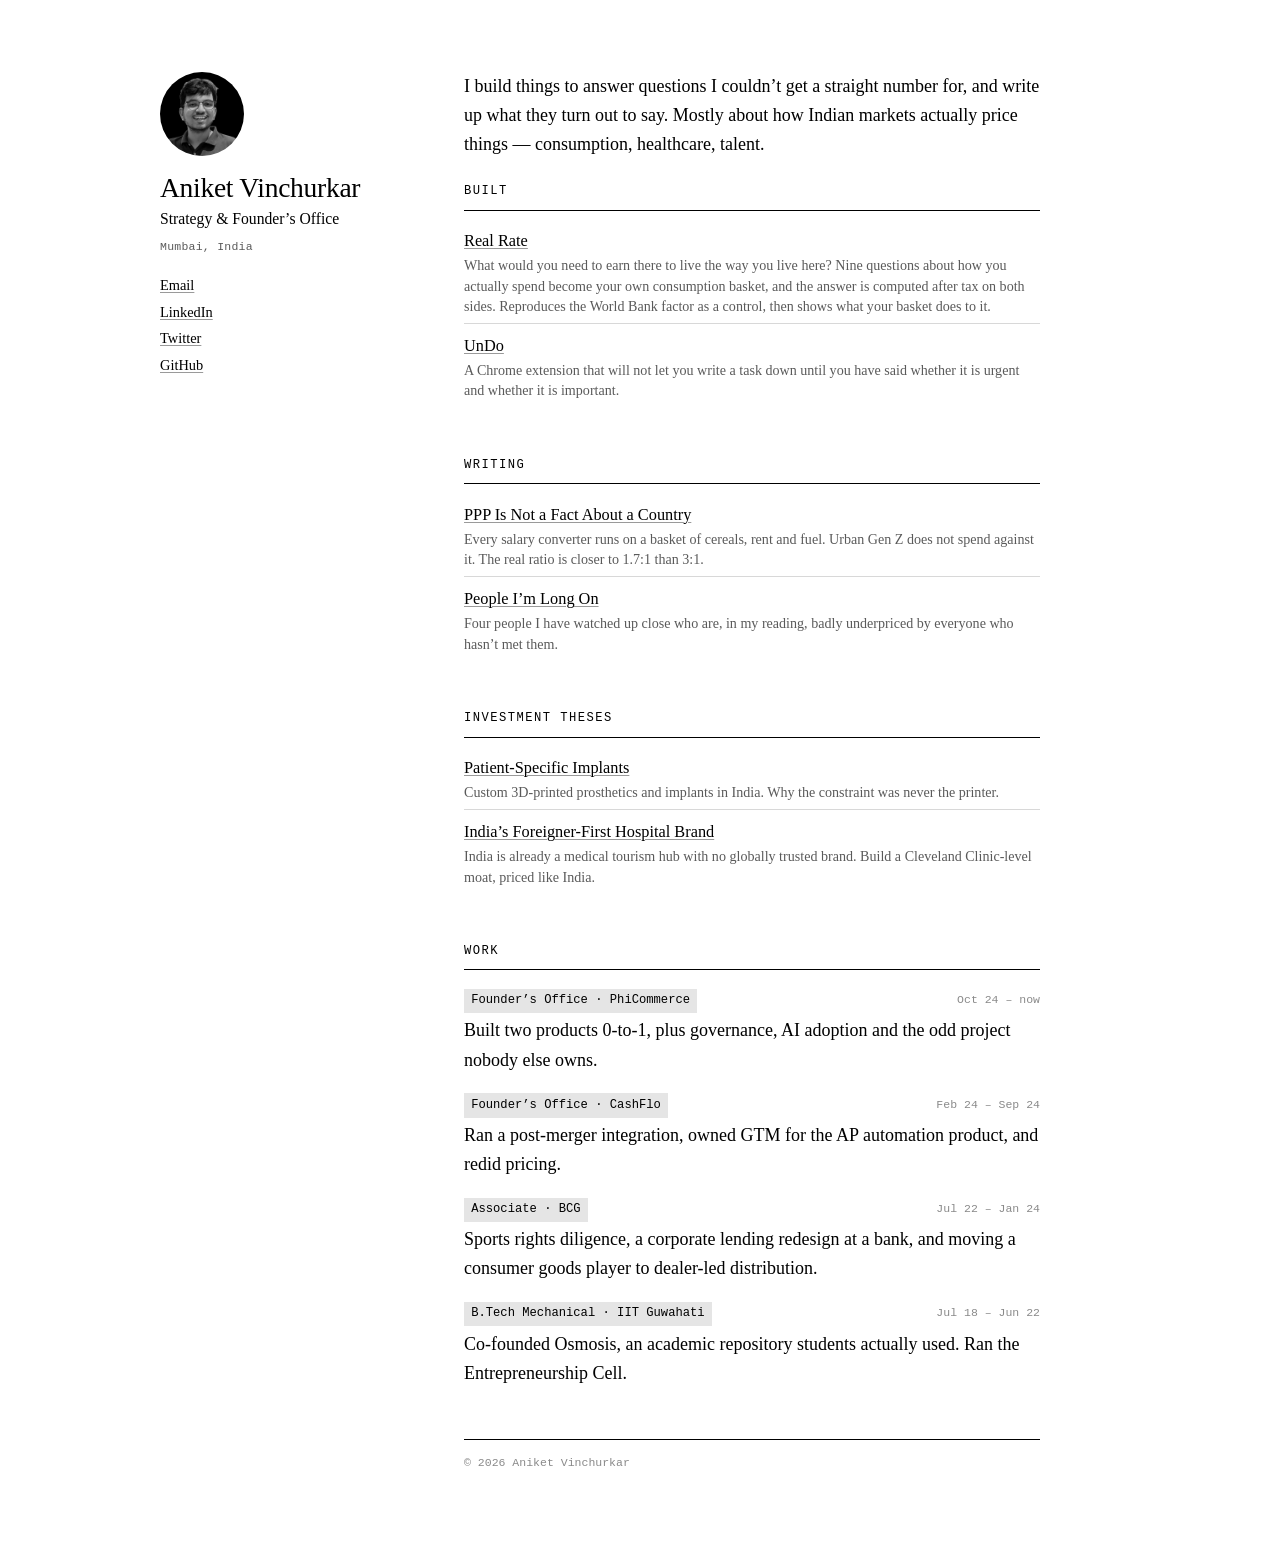
==== index.html @ bd8b36bb "Lead with what was built; add "People I'm Long On"; two-column home Ordering and tone - Home now rea" ====
<!DOCTYPE html>
<html lang="en">
<head>
<meta charset="utf-8">
<meta name="viewport" content="width=device-width, initial-scale=1">
<title>Aniket Vinchurkar</title>
<meta name="description" content="Aniket Vinchurkar — things I've built, essays on how Indian markets price things, and investment theses.">
<link rel="icon" href="favicon.svg" type="image/svg+xml">
<link rel="stylesheet" href="style.css">
<link rel="canonical" href="https://aniketvinchurkar.com/">
</head>
<body>
<div class="wrap home">

  <header class="masthead">
    <img class="portrait" src="portrait.jpg" alt="Aniket Vinchurkar">
    <h1>Aniket Vinchurkar</h1>
    <p class="subtitle">Strategy &amp; Founder&rsquo;s Office</p>
    <p class="meta">Mumbai, India</p>
    <ul class="rail-links">
      <li><a href="mailto:aniketvinchurkar17@gmail.com">Email</a></li>
      <li><a href="https://www.linkedin.com/in/ahvinchurkar">LinkedIn</a></li>
      <li><a href="https://twitter.com/AniVinchurkar">Twitter</a></li>
      <li><a href="https://github.com/aniketvinchurkar17">GitHub</a></li>
    </ul>
  </header>

  <main class="home-main">

    <p class="lede">
      I build things to answer questions I couldn&rsquo;t get a straight number for, and
      write up what they turn out to say. Mostly about how Indian markets actually price
      things &mdash; consumption, healthcare, talent.
    </p>

    <h2>Built</h2>
    <ul class="list">
      <li>
        <span class="t">
          <a href="https://anik-eta.vercel.app">Real Rate</a>
          <span class="note">What would you need to earn there to live the way you live here?
          Nine questions about how you actually spend become your own consumption basket, and
          the answer is computed after tax on both sides. Reproduces the World Bank factor as
          a control, then shows what your basket does to it.</span>
        </span>
      </li>
      <li>
        <span class="t">
          <a href="building/undo.html">UnDo</a>
          <span class="note">A Chrome extension that will not let you write a task down until
          you have said whether it is urgent and whether it is important.</span>
        </span>
      </li>
    </ul>

    <h2>Writing</h2>
    <ul class="list">
      <li>
        <span class="t">
          <a href="essays/gen-z-ppp.html">PPP Is Not a Fact About a Country</a>
          <span class="note">Every salary converter runs on a basket of cereals, rent and fuel.
          Urban Gen Z does not spend against it. The real ratio is closer to 1.7:1 than 3:1.</span>
        </span>
      </li>
      <li>
        <span class="t">
          <a href="essays/people.html">People I&rsquo;m Long On</a>
          <span class="note">Four people I have watched up close who are, in my reading,
          badly underpriced by everyone who hasn&rsquo;t met them.</span>
        </span>
      </li>
    </ul>

    <h2>Investment theses</h2>
    <ul class="list">
      <li>
        <span class="t">
          <a href="theses/patient-specific-implants.html">Patient-Specific Implants</a>
          <span class="note">Custom 3D-printed prosthetics and implants in India. Why the
          constraint was never the printer.</span>
        </span>
      </li>
      <li>
        <span class="t">
          <a href="theses/medical-tourism.html">India&rsquo;s Foreigner-First Hospital Brand</a>
          <span class="note">India is already a medical tourism hub with no globally trusted
          brand. Build a Cleveland Clinic-level moat, priced like India.</span>
        </span>
      </li>
    </ul>

    <h2>Work</h2>

    <div class="role">
      <span class="chip">Founder&rsquo;s Office &middot; PhiCommerce</span>
      <span class="d">Oct 24 &ndash; now</span>
    </div>
    <p>Built two products 0-to-1, plus governance, AI adoption and the odd project nobody
    else owns.</p>

    <div class="role">
      <span class="chip">Founder&rsquo;s Office &middot; CashFlo</span>
      <span class="d">Feb 24 &ndash; Sep 24</span>
    </div>
    <p>Ran a post-merger integration, owned GTM for the AP automation product, and redid
    pricing.</p>

    <div class="role">
      <span class="chip">Associate &middot; BCG</span>
      <span class="d">Jul 22 &ndash; Jan 24</span>
    </div>
    <p>Sports rights diligence, a corporate lending redesign at a bank, and moving a consumer
    goods player to dealer-led distribution.</p>

    <div class="role">
      <span class="chip">B.Tech Mechanical &middot; IIT Guwahati</span>
      <span class="d">Jul 18 &ndash; Jun 22</span>
    </div>
    <p>Co-founded Osmosis, an academic repository students actually used. Ran the
    Entrepreneurship Cell.</p>

    <footer>
      <span>&copy; 2026 Aniket Vinchurkar</span>
    </footer>

  </main>

</div>
</body>
</html>
---- style.css ----
/* ---------------------------------------------------------------
   aniketvinchurkar.com
   Type and colour lifted from the CV: Bitstream Charter, pure black
   on white, hairline rules, #e5e5e5 chips. Nothing else.
   --------------------------------------------------------------- */

:root {
  --bg:      #ffffff;
  --ink:     #000000;
  --muted:   #5a5a5a;
  --faint:   #8a8a8a;
  --rule:    #000000;
  --hairline:#d8d8d8;
  --uline:   #9a9a9a;
  --chip:    #e5e5e5;
  --measure: 34rem;
  --mono: ui-monospace, SFMono-Regular, "SF Mono", Menlo, Consolas,
          "Liberation Mono", "DejaVu Sans Mono", monospace;
}

@media (prefers-color-scheme: dark) {
  :root {
    --bg:      #111111;
    --ink:     #eeeeee;
    --muted:   #a6a6a6;
    --faint:   #7d7d7d;
    --rule:    #eeeeee;
    --hairline:#3a3a3a;
    --uline:   #6f6f6f;
    --chip:    #2a2a2a;
  }
}

*, *::before, *::after { box-sizing: border-box; }

html { -webkit-text-size-adjust: 100%; }

body {
  margin: 0;
  padding: 3.5rem 1.5rem 5rem;
  background: var(--bg);
  color: var(--ink);
  font-family: Charter, "Bitstream Charter", "Sitka Text", Cambria, Georgia, serif;
  font-size: 18px;
  line-height: 1.62;
  font-kerning: normal;
  font-variant-numeric: oldstyle-num;
  text-rendering: optimizeLegibility;
}

.wrap { max-width: var(--measure); margin: 0 auto; }

/* ---------- masthead ---------- */

.masthead { text-align: center; margin-bottom: 2.25rem; }

.portrait {
  width: 84px; height: 84px;
  border-radius: 50%;
  object-fit: cover;
  display: block;
  margin: 0 auto 1rem;
  filter: grayscale(100%);
}

.masthead h1 {
  font-size: 2.15rem;
  font-weight: normal;
  line-height: 1.15;
  margin: 0;
  letter-spacing: -0.01em;
}

.masthead .subtitle {
  margin: 0.15rem 0 0;
  font-size: 1.12rem;
}

.masthead .meta {
  margin: 0.4rem 0 0;
  font-family: var(--mono);
  font-size: 0.72rem;
  letter-spacing: 0.02em;
  color: var(--muted);
}

/* ---------- section headings: CV style, roman weight + hairline rule ---------- */

h2 {
  font-family: var(--mono);
  font-size: 0.76rem;
  font-weight: 500;
  text-transform: uppercase;
  letter-spacing: 0.12em;
  margin: 3rem 0 0.55rem;
  padding-bottom: 0.5rem;
  border-bottom: 1px solid var(--rule);
}

h3 {
  font-size: 1rem;
  font-weight: bold;
  margin: 1.8rem 0 0.35rem;
}

p { margin: 0 0 1.05rem; }

.lede { margin-bottom: 1.4rem; }

/* ---------- links ---------- */

a {
  color: inherit;
  text-decoration: underline;
  text-decoration-color: var(--uline);
  text-underline-offset: 2px;
  text-decoration-thickness: 1px;
}
a:hover { text-decoration-color: currentColor; }

/* ---------- the flat index list ---------- */

.list { list-style: none; margin: 0; padding: 0; }

.list li {
  display: flex;
  align-items: baseline;
  gap: 0.75rem;
  padding: 0.42rem 0;
  border-bottom: 1px solid var(--hairline);
}
.list li:last-child { border-bottom: none; }

.list .t { flex: 1 1 auto; }

.list .t > a { font-size: 1.02rem; }

.list .d {
  flex: 0 0 auto;
  font-family: var(--mono);
  font-size: 0.72rem;
  color: var(--faint);
  font-variant-numeric: oldstyle-num;
  white-space: nowrap;
}

.list .note {
  display: block;
  font-size: 0.88rem;
  color: var(--muted);
  line-height: 1.45;
}

/* ---------- CV-style role chips ---------- */

.role {
  display: flex;
  align-items: baseline;
  gap: 0.75rem;
  margin: 1.15rem 0 0.2rem;
}

.chip {
  background: var(--chip);
  padding: 0.15rem 0.45rem;
  font-family: var(--mono);
  font-weight: 500;
  font-size: 0.76rem;
}

.role .d {
  margin-left: auto;
  font-family: var(--mono);
  font-size: 0.72rem;
  color: var(--faint);
  white-space: nowrap;
}

.role-note {
  margin: 0 0 0.55rem;
  font-style: italic;
  font-size: 0.92rem;
  color: var(--muted);
}

/* ---------- essay pages ---------- */

.backlink {
  display: block;
  font-family: var(--mono);
  font-size: 0.72rem;
  color: var(--muted);
  margin-bottom: 2.25rem;
  text-decoration: none;
}
.backlink:hover { text-decoration: underline; }

article header { margin-bottom: 1.9rem; }

article header h1 {
  font-size: 1.85rem;
  font-weight: normal;
  line-height: 1.22;
  margin: 0 0 0.4rem;
  letter-spacing: -0.01em;
}

article header .kicker {
  font-family: var(--mono);
  font-size: 0.72rem;
  letter-spacing: 0.12em;
  text-transform: uppercase;
  color: var(--faint);
  margin: 0 0 0.5rem;
}

article header .standfirst {
  font-size: 1.04rem;
  color: var(--muted);
  margin: 0 0 0.6rem;
}

article header .byline {
  font-family: var(--mono);
  font-size: 0.72rem;
  color: var(--faint);
  margin: 0;
  padding-top: 0.5rem;
  border-top: 1px solid var(--rule);
}

article ul, article ol { padding-left: 1.15rem; margin: 0 0 1.05rem; }
article li { margin-bottom: 0.42rem; }

blockquote {
  margin: 1.4rem 0;
  padding-left: 1rem;
  border-left: 2px solid var(--hairline);
  color: var(--muted);
  font-style: italic;
}

hr {
  border: none;
  border-top: 1px solid var(--hairline);
  margin: 2.4rem 0;
}

.callout {
  border: 1px solid var(--hairline);
  padding: 0.9rem 1.1rem;
  margin: 1.6rem 0;
  font-size: 0.94rem;
  line-height: 1.55;
}
.callout p:last-child { margin-bottom: 0; }

.footnote { font-size: 0.86rem; color: var(--muted); }

/* ---------- footer ---------- */

footer {
  margin-top: 3.2rem;
  padding-top: 0.9rem;
  border-top: 1px solid var(--rule);
  font-family: var(--mono);
  font-size: 0.72rem;
  color: var(--faint);
  display: flex;
  flex-wrap: wrap;
  gap: 0.4rem 1rem;
}

/* ---------- small screens ---------- */

@media (max-width: 34rem) {
  body { padding: 2.25rem 1.15rem 3.5rem; font-size: 17px; }
  .masthead h1 { font-size: 1.8rem; }
  article header h1 { font-size: 1.5rem; }
  .list li { flex-direction: column; gap: 0.1rem; }
  .list .d { order: -1; }
  .role { flex-wrap: wrap; gap: 0.4rem; }
  .role .d { margin-left: 0; width: 100%; }
}

/* ---------- quoted posts (X / LinkedIn) ---------- */

.posts { margin-top: 0.4rem; }

.post {
  padding: 1.25rem 0;
  border-bottom: 1px solid var(--hairline);
}
.post:last-child { border-bottom: none; }

.post blockquote {
  margin: 0 0 0.6rem;
  padding: 0;
  border: none;
  font-style: normal;
  color: var(--ink);
  font-size: 1.05rem;
  line-height: 1.55;
}
.post blockquote p { margin: 0 0 0.7rem; }
.post blockquote p:last-child { margin-bottom: 0; }

.post .src {
  font-family: var(--mono);
  font-size: 0.7rem;
  letter-spacing: 0.02em;
  color: var(--faint);
}
.post .src a { text-decoration: none; }
.post .src a:hover { text-decoration: underline; text-decoration-color: currentColor; }

/* ---------- contact rail ---------- */

.rail-links {
  list-style: none;
  margin: 1.1rem 0 0;
  padding: 0;
  font-size: 0.9rem;
}
.rail-links li { margin-bottom: 0.2rem; }

/* ---------- wide screens: two columns on the home page ---------- */

@media (min-width: 62rem) {
  body { padding-top: 4.5rem; }

  .wrap.home {
    max-width: 60rem;
    display: grid;
    grid-template-columns: 15rem 1fr;
    gap: 4rem;
    align-items: start;
  }

  .home .masthead {
    position: sticky;
    top: 4.5rem;
    text-align: left;
    margin-bottom: 0;
  }
  .home .masthead .portrait { margin-left: 0; margin-right: 0; }
  .home .masthead h1 { font-size: 1.72rem; }
  .home .masthead .subtitle { font-size: 0.98rem; }

  .home-main { max-width: 36rem; min-width: 0; }
  .home-main > h2:first-of-type { margin-top: 0; }

  /* articles get a slightly longer line, and less dead space above */
  .wrap:not(.home) { max-width: 36rem; }
}

/* ---------- people / profile entries ---------- */

h2.person {
  font-family: Charter, "Bitstream Charter", "Sitka Text", Cambria, Georgia, serif;
  font-size: 1.3rem;
  font-weight: normal;
  text-transform: none;
  letter-spacing: 0;
  padding-bottom: 0.15rem;
  margin-bottom: 0.35rem;
}

.dek {
  color: var(--muted);
  font-size: 0.95rem;
  margin-bottom: 0.95rem;
}
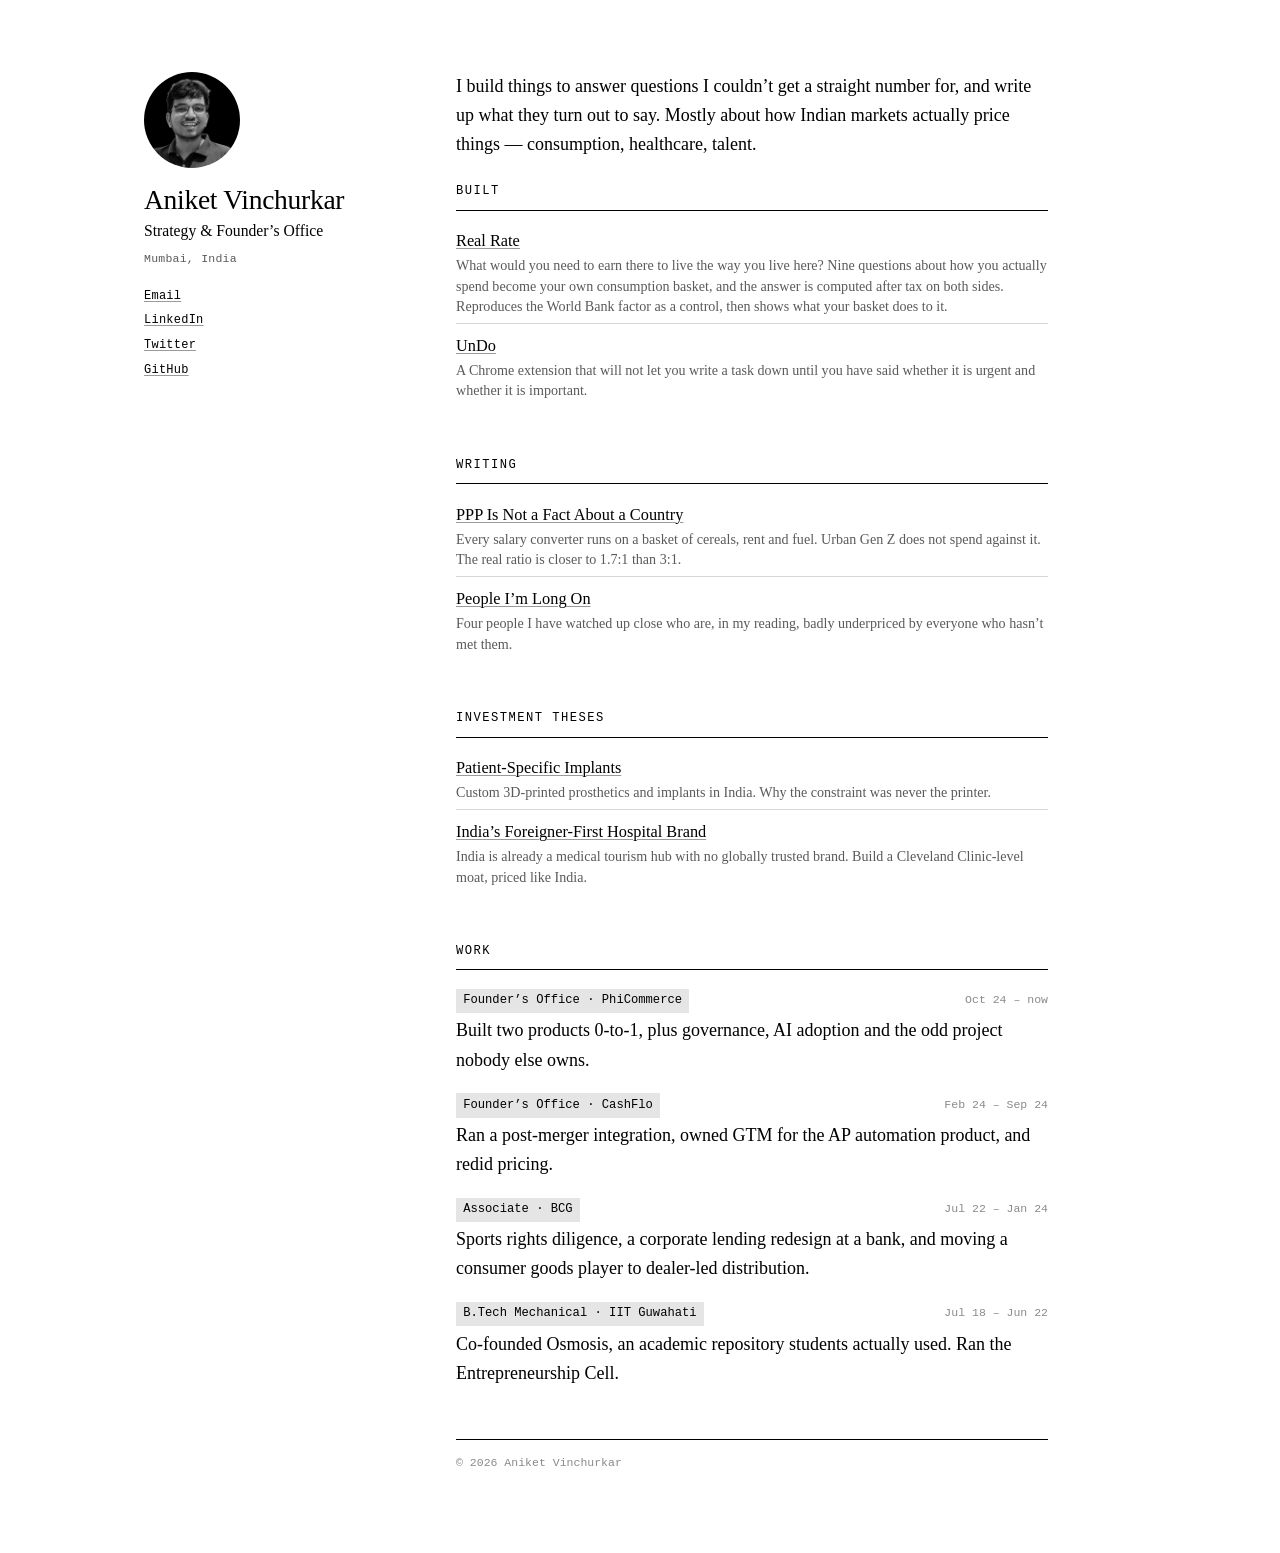
==== commit 09190ea2: "Fix contact links rendering as bare bullets; cache-bust the stylesheet The live site was serving the" ====
--- a/index.html
+++ b/index.html
@@ -6,7 +6,7 @@
 <title>Aniket Vinchurkar</title>
 <meta name="description" content="Aniket Vinchurkar — things I've built, essays on how Indian markets price things, and investment theses.">
 <link rel="icon" href="favicon.svg" type="image/svg+xml">
-<link rel="stylesheet" href="style.css">
+<link rel="stylesheet" href="style.css?v=2">
 <link rel="canonical" href="https://aniketvinchurkar.com/">
 </head>
 <body>
@@ -17,12 +17,12 @@
     <h1>Aniket Vinchurkar</h1>
     <p class="subtitle">Strategy &amp; Founder&rsquo;s Office</p>
     <p class="meta">Mumbai, India</p>
-    <ul class="rail-links">
-      <li><a href="mailto:aniketvinchurkar17@gmail.com">Email</a></li>
-      <li><a href="https://www.linkedin.com/in/ahvinchurkar">LinkedIn</a></li>
-      <li><a href="https://twitter.com/AniVinchurkar">Twitter</a></li>
-      <li><a href="https://github.com/aniketvinchurkar17">GitHub</a></li>
-    </ul>
+    <nav class="rail-links">
+      <a href="mailto:aniketvinchurkar17@gmail.com">Email</a>
+      <a href="https://www.linkedin.com/in/ahvinchurkar">LinkedIn</a>
+      <a href="https://twitter.com/AniVinchurkar">Twitter</a>
+      <a href="https://github.com/aniketvinchurkar17">GitHub</a>
+    </nav>
   </header>
 
   <main class="home-main">
--- a/style.css
+++ b/style.css
@@ -314,15 +314,20 @@
 .post .src a { text-decoration: none; }
 .post .src a:hover { text-decoration: underline; text-decoration-color: currentColor; }
 
-/* ---------- contact rail ---------- */
+/* ---------- contact links ----------
+   A <nav> of bare <a>s, not a <ul>: with no CSS at all this still renders as
+   a plain row of links rather than a bulleted list. */
 
 .rail-links {
-  list-style: none;
-  margin: 1.1rem 0 0;
-  padding: 0;
-  font-size: 0.9rem;
-}
-.rail-links li { margin-bottom: 0.2rem; }
+  margin-top: 1.15rem;
+  display: flex;
+  flex-wrap: wrap;
+  justify-content: center;
+  gap: 0.3rem 1.15rem;
+  font-family: var(--mono);
+  font-size: 0.75rem;
+  letter-spacing: 0.02em;
+}
 
 /* ---------- wide screens: two columns on the home page ---------- */
 
@@ -330,10 +335,10 @@
   body { padding-top: 4.5rem; }
 
   .wrap.home {
-    max-width: 60rem;
+    max-width: 62rem;
     display: grid;
     grid-template-columns: 15rem 1fr;
-    gap: 4rem;
+    gap: 4.5rem;
     align-items: start;
   }
 
@@ -343,11 +348,13 @@
     text-align: left;
     margin-bottom: 0;
   }
-  .home .masthead .portrait { margin-left: 0; margin-right: 0; }
+  .home .masthead .portrait { margin-left: 0; margin-right: 0; width: 96px; height: 96px; }
+  .home .masthead .rail-links { display: block; }
+  .home .masthead .rail-links a { display: block; margin-bottom: 0.32rem; }
   .home .masthead h1 { font-size: 1.72rem; }
   .home .masthead .subtitle { font-size: 0.98rem; }
 
-  .home-main { max-width: 36rem; min-width: 0; }
+  .home-main { max-width: 37rem; min-width: 0; }
   .home-main > h2:first-of-type { margin-top: 0; }
 
   /* articles get a slightly longer line, and less dead space above */
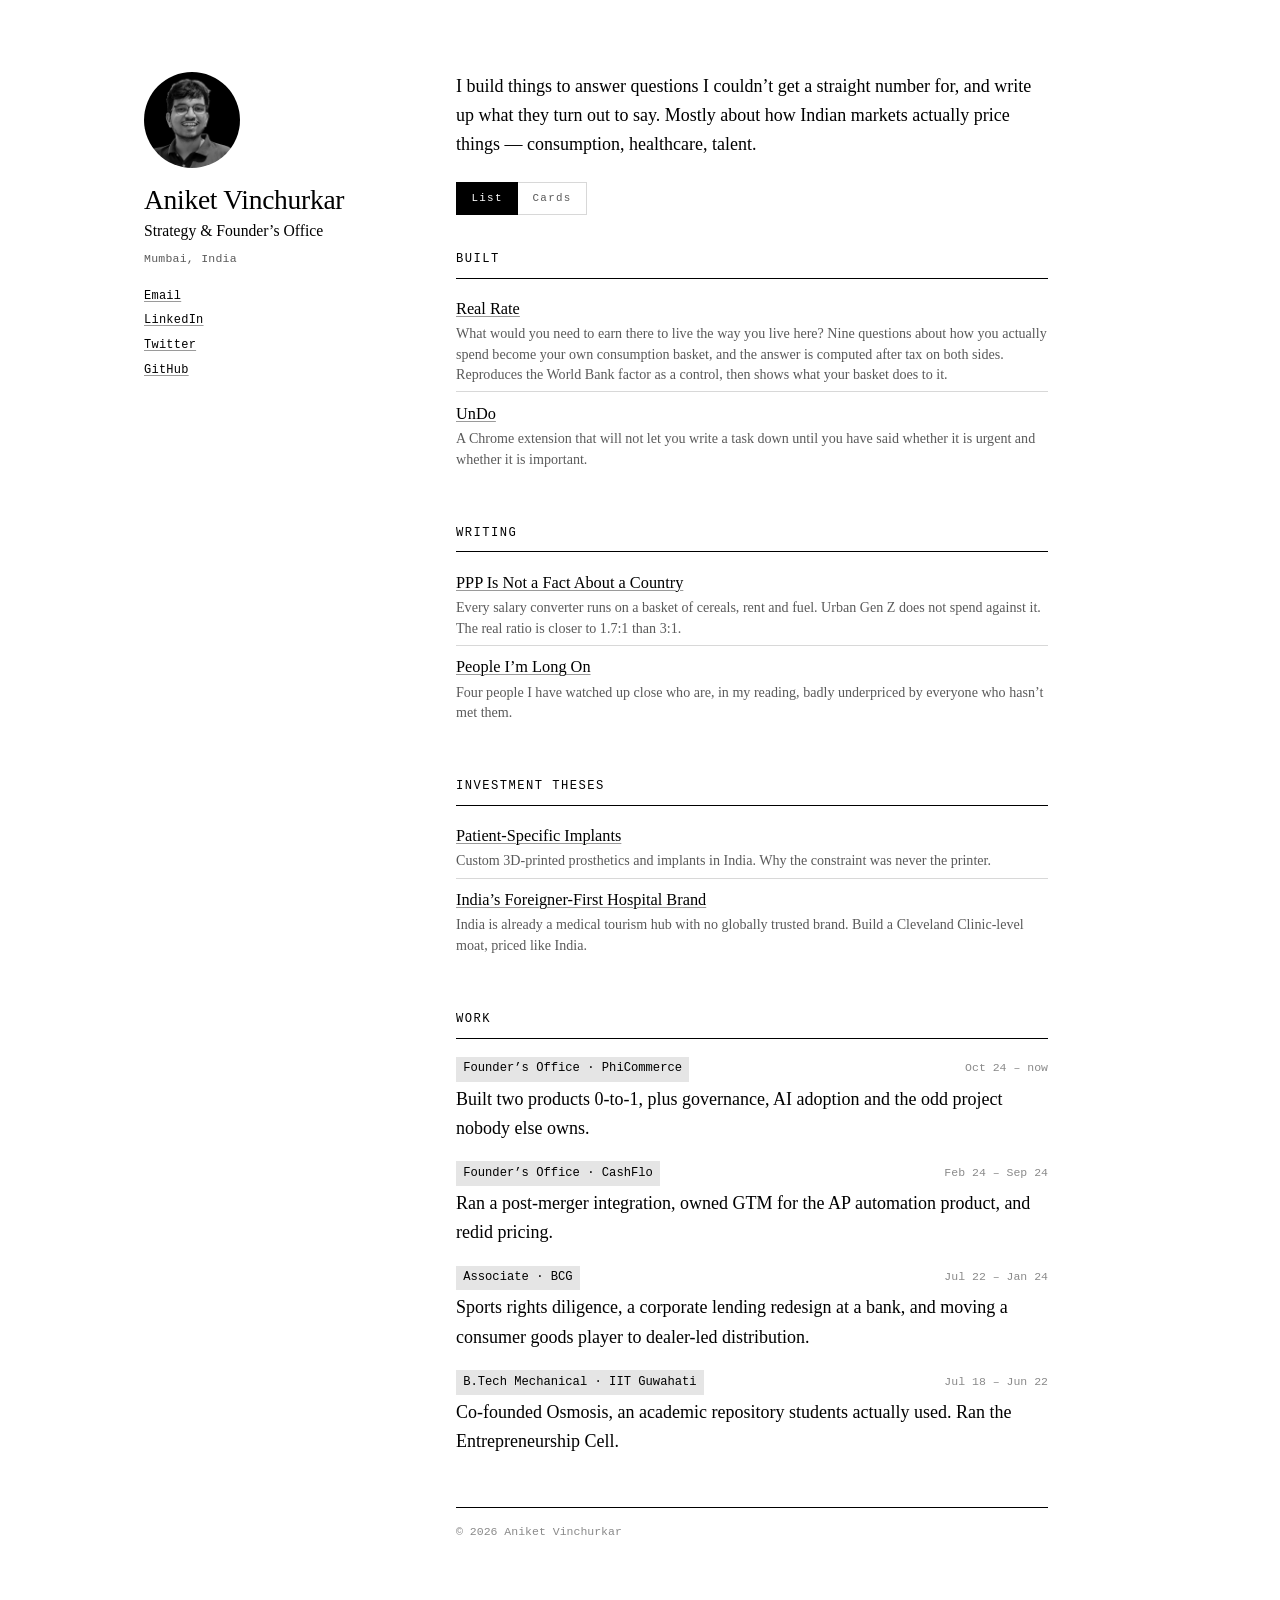
==== commit 48ce5e53: "Add a swipeable card view of the work, behind a List/Cards toggle A second way to browse the home pa" ====
--- a/index.html
+++ b/index.html
@@ -6,7 +6,7 @@
 <title>Aniket Vinchurkar</title>
 <meta name="description" content="Aniket Vinchurkar — things I've built, essays on how Indian markets price things, and investment theses.">
 <link rel="icon" href="favicon.svg" type="image/svg+xml">
-<link rel="stylesheet" href="style.css?v=2">
+<link rel="stylesheet" href="style.css?v=3">
 <link rel="canonical" href="https://aniketvinchurkar.com/">
 </head>
 <body>
@@ -126,5 +126,6 @@
   </main>
 
 </div>
+<script src="deck.js?v=1" defer></script>
 </body>
 </html>
--- a/style.css
+++ b/style.css
@@ -378,3 +378,153 @@
   font-size: 0.95rem;
   margin-bottom: 0.95rem;
 }
+
+/* ---------- view toggle + card deck (progressive enhancement) ---------- */
+
+.viewtoggle {
+  display: flex;
+  margin: 0 0 2.2rem;
+  font-family: var(--mono);
+  font-size: 0.68rem;
+  letter-spacing: 0.12em;
+  text-transform: uppercase;
+}
+.viewtoggle button {
+  appearance: none;
+  font: inherit;
+  letter-spacing: inherit;
+  background: transparent;
+  color: var(--muted);
+  border: 1px solid var(--hairline);
+  padding: 0.42rem 0.9rem;
+  cursor: pointer;
+}
+.viewtoggle button + button { border-left: none; }
+.viewtoggle button[aria-pressed="true"] {
+  background: var(--ink);
+  color: var(--bg);
+  border-color: var(--ink);
+}
+.viewtoggle button:focus-visible { outline: 2px solid var(--ink); outline-offset: 2px; }
+
+/* hide the list while the deck is showing */
+.home-main.cards-on > *:not(.viewtoggle):not(.deck) { display: none; }
+
+.deck-stack {
+  position: relative;
+  max-width: 24rem;
+  height: 25rem;
+  margin-bottom: 1.4rem;
+}
+
+.card {
+  position: absolute;
+  inset: 0;
+  display: flex;
+  flex-direction: column;
+  background: var(--bg);
+  border: 1px solid var(--ink);
+  padding: 1.5rem 1.45rem;
+  cursor: grab;
+  touch-action: pan-y;
+  will-change: transform;
+  transition: transform 0.22s ease, opacity 0.22s ease;
+}
+.card.is-dragging { cursor: grabbing; transition: none; }
+.card.is-link { cursor: pointer; }
+
+.card-kind {
+  font-family: var(--mono);
+  font-size: 0.66rem;
+  letter-spacing: 0.14em;
+  text-transform: uppercase;
+  color: var(--faint);
+  margin: 0 0 0.7rem;
+}
+.card-title {
+  font-size: 1.4rem;
+  font-weight: normal;
+  line-height: 1.22;
+  margin: 0 0 0.5rem;
+}
+.card-meta {
+  font-family: var(--mono);
+  font-size: 0.7rem;
+  color: var(--faint);
+  margin: 0 0 0.6rem;
+}
+.card-note {
+  color: var(--muted);
+  font-size: 0.95rem;
+  line-height: 1.5;
+  margin: 0;
+  overflow: hidden;
+}
+.card-title + .card-note { margin-top: 0.1rem; }
+.card-cta {
+  font-family: var(--mono);
+  font-size: 0.7rem;
+  letter-spacing: 0.06em;
+  margin: auto 0 0;
+  padding-top: 1rem;
+}
+
+.deck-done {
+  position: absolute;
+  inset: 0;
+  display: flex;
+  flex-direction: column;
+  align-items: center;
+  justify-content: center;
+  gap: 0.9rem;
+  border: 1px dashed var(--hairline);
+  color: var(--muted);
+}
+.deck-done p { margin: 0; }
+.deck-again {
+  appearance: none;
+  font-family: var(--mono);
+  font-size: 0.68rem;
+  letter-spacing: 0.12em;
+  text-transform: uppercase;
+  background: transparent;
+  color: var(--ink);
+  border: 1px solid var(--ink);
+  padding: 0.42rem 0.9rem;
+  cursor: pointer;
+}
+
+.deck-controls {
+  display: flex;
+  align-items: center;
+  gap: 1rem;
+}
+.deck-btn {
+  appearance: none;
+  background: transparent;
+  color: var(--ink);
+  border: 1px solid var(--hairline);
+  width: 2.2rem;
+  height: 2.2rem;
+  font-size: 1.1rem;
+  line-height: 1;
+  cursor: pointer;
+}
+.deck-btn:hover:not(:disabled) { border-color: var(--ink); }
+.deck-btn:disabled { opacity: 0.3; cursor: default; }
+.deck-count {
+  font-family: var(--mono);
+  font-size: 0.7rem;
+  color: var(--faint);
+}
+.deck-hint {
+  font-family: var(--mono);
+  font-size: 0.66rem;
+  line-height: 1.5;
+  color: var(--faint);
+  margin: 0.9rem 0 0;
+}
+
+@media (prefers-reduced-motion: reduce) {
+  .card { transition: none; }
+}
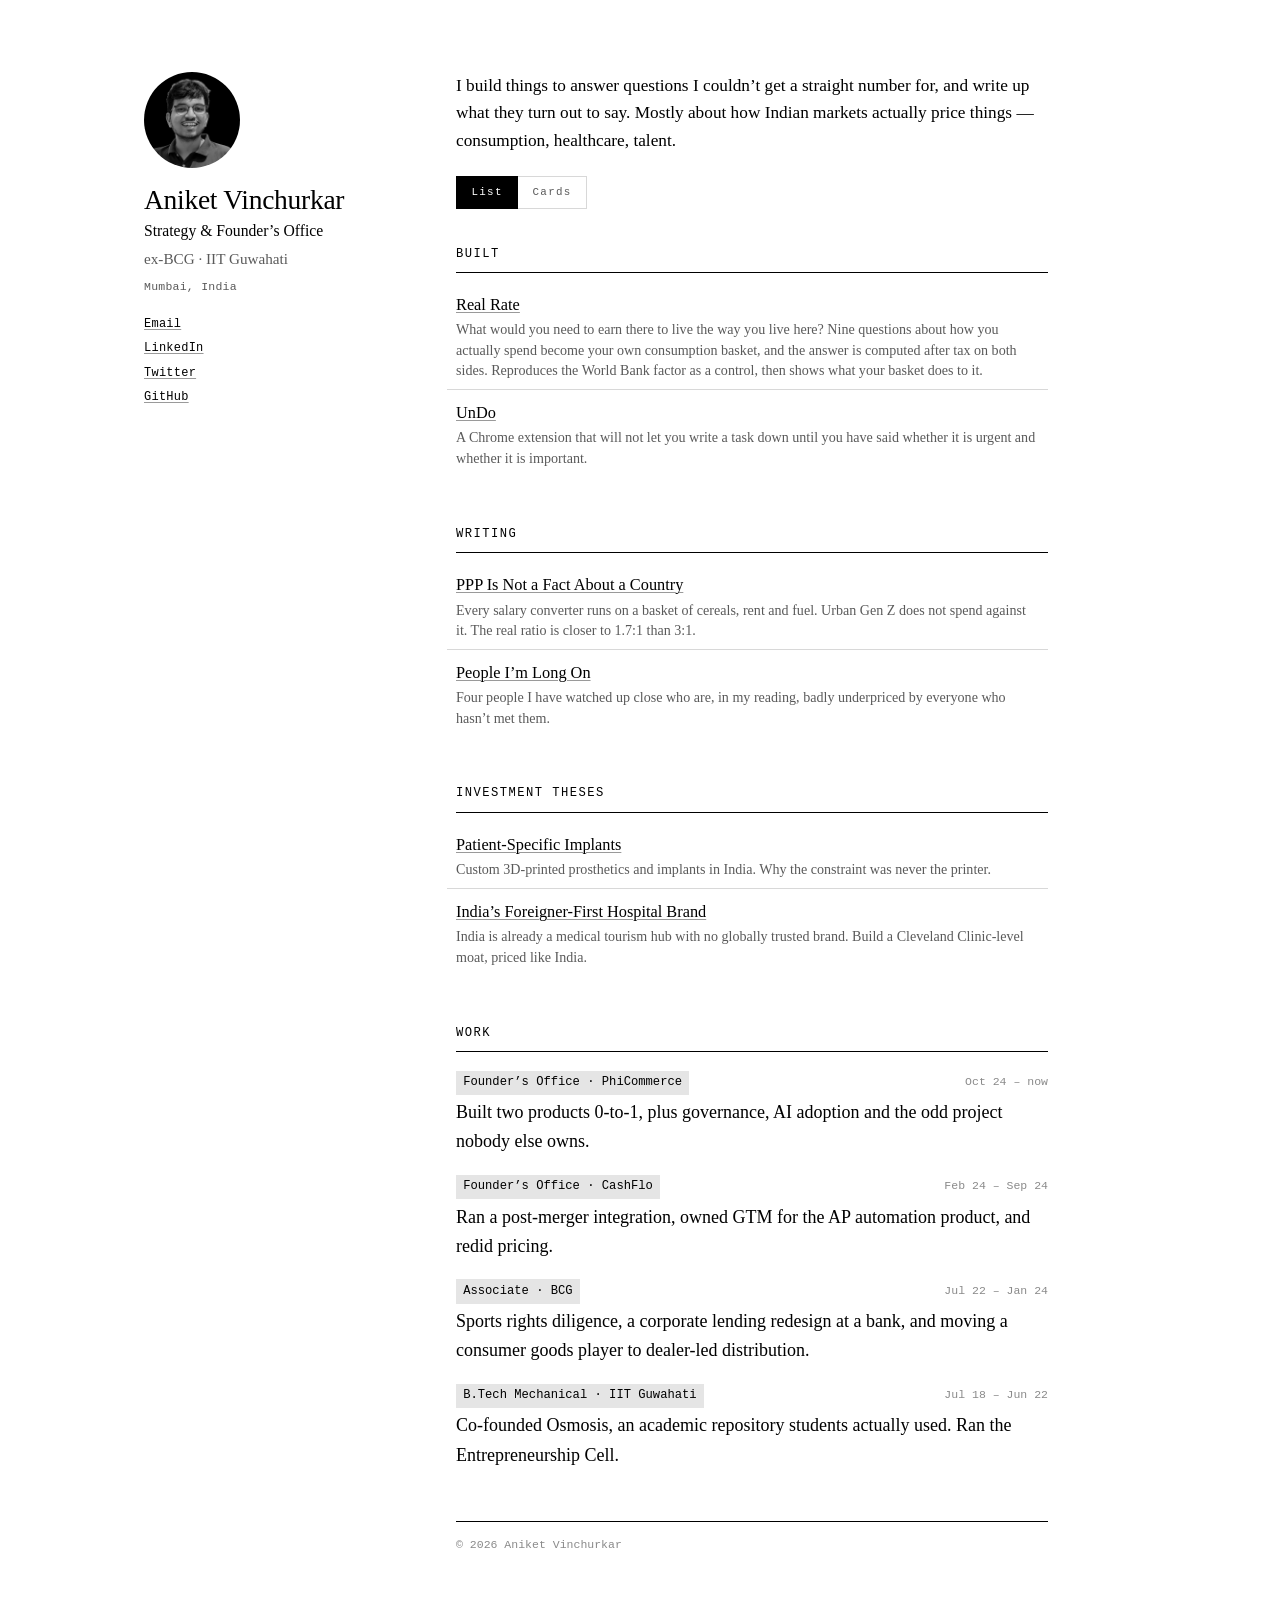
==== commit f91c3516: "Add share cards, canonical URLs and a round of typographic polish The site had no Open Graph or Twit" ====
--- a/index.html
+++ b/index.html
@@ -6,8 +6,22 @@
 <title>Aniket Vinchurkar</title>
 <meta name="description" content="Aniket Vinchurkar — things I've built, essays on how Indian markets price things, and investment theses.">
 <link rel="icon" href="favicon.svg" type="image/svg+xml">
-<link rel="stylesheet" href="style.css?v=3">
+<link rel="stylesheet" href="style.css?v=4">
+
 <link rel="canonical" href="https://aniketvinchurkar.com/">
+<meta property="og:type" content="website">
+<meta property="og:site_name" content="Aniket Vinchurkar">
+<meta property="og:url" content="https://aniketvinchurkar.com/">
+<meta property="og:title" content="Aniket Vinchurkar — Strategy &amp; Founder’s Office">
+<meta property="og:description" content="Aniket Vinchurkar — things I&#x27;ve built, essays on how Indian markets price things, and investment theses.">
+<meta property="og:image" content="https://aniketvinchurkar.com/og/home.png">
+<meta property="og:image:width" content="1200">
+<meta property="og:image:height" content="630">
+<meta name="twitter:card" content="summary_large_image">
+<meta name="twitter:creator" content="@AniVinchurkar">
+<meta name="twitter:title" content="Aniket Vinchurkar — Strategy &amp; Founder’s Office">
+<meta name="twitter:description" content="Aniket Vinchurkar — things I&#x27;ve built, essays on how Indian markets price things, and investment theses.">
+<meta name="twitter:image" content="https://aniketvinchurkar.com/og/home.png">
 </head>
 <body>
 <div class="wrap home">
@@ -16,6 +30,7 @@
     <img class="portrait" src="portrait.jpg" alt="Aniket Vinchurkar">
     <h1>Aniket Vinchurkar</h1>
     <p class="subtitle">Strategy &amp; Founder&rsquo;s Office</p>
+    <p class="creds">ex-BCG &middot; IIT Guwahati</p>
     <p class="meta">Mumbai, India</p>
     <nav class="rail-links">
       <a href="mailto:aniketvinchurkar17@gmail.com">Email</a>
--- a/style.css
+++ b/style.css
@@ -76,6 +76,12 @@
   font-size: 1.12rem;
 }
 
+.masthead .creds {
+  margin: 0.2rem 0 0;
+  font-size: 0.95rem;
+  color: var(--muted);
+}
+
 .masthead .meta {
   margin: 0.4rem 0 0;
   font-family: var(--mono);
@@ -105,7 +111,11 @@
 
 p { margin: 0 0 1.05rem; }
 
-.lede { margin-bottom: 1.4rem; }
+.lede {
+  font-size: 1.08rem;
+  line-height: 1.58;
+  margin-bottom: 1.4rem;
+}
 
 /* ---------- links ---------- */
 
@@ -126,9 +136,13 @@
   display: flex;
   align-items: baseline;
   gap: 0.75rem;
-  padding: 0.42rem 0;
+  padding: 0.52rem 0.55rem 0.52rem 0;
   border-bottom: 1px solid var(--hairline);
-}
+  margin-left: -0.55rem;
+  padding-left: 0.55rem;
+  transition: background-color 0.12s ease;
+}
+.list li:hover { background: var(--chip); }
 .list li:last-child { border-bottom: none; }
 
 .list .t { flex: 1 1 auto; }
@@ -413,7 +427,7 @@
 .deck-stack {
   position: relative;
   max-width: 24rem;
-  height: 25rem;
+  height: 21.5rem;
   margin-bottom: 1.4rem;
 }
 
@@ -528,3 +542,14 @@
 @media (prefers-reduced-motion: reduce) {
   .card { transition: none; }
 }
+
+/* ---------- keyboard focus ---------- */
+
+a:focus-visible,
+.deck-btn:focus-visible,
+.deck-again:focus-visible,
+.card:focus-visible {
+  outline: 2px solid var(--ink);
+  outline-offset: 3px;
+  border-radius: 1px;
+}
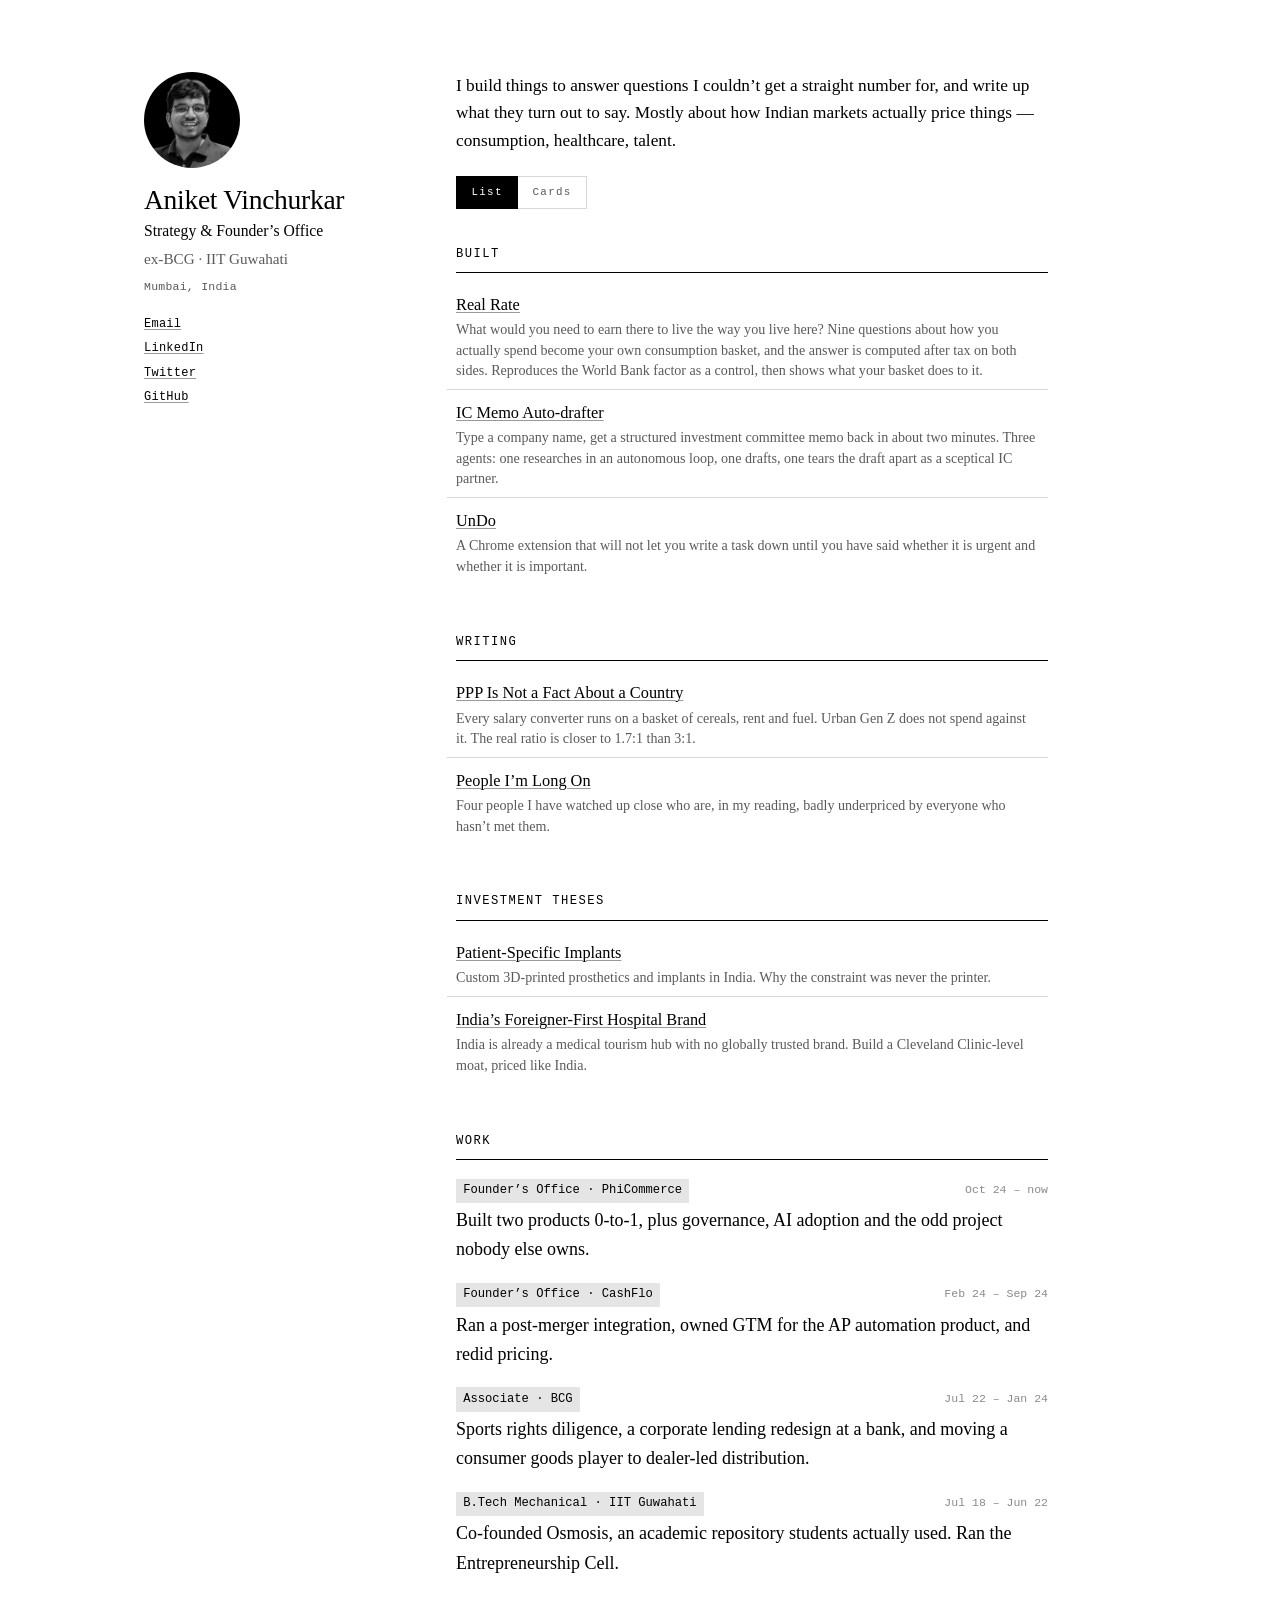
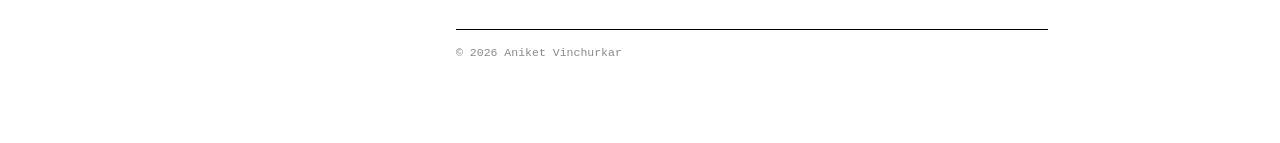
==== commit bfadb14b: "Add the IC memo agent, an RSS feed, sitemap, structured data and 404 Content - building/ic-memo-agen" ====
--- a/index.html
+++ b/index.html
@@ -6,7 +6,7 @@
 <title>Aniket Vinchurkar</title>
 <meta name="description" content="Aniket Vinchurkar — things I've built, essays on how Indian markets price things, and investment theses.">
 <link rel="icon" href="favicon.svg" type="image/svg+xml">
-<link rel="stylesheet" href="style.css?v=4">
+<link rel="stylesheet" href="style.css?v=5">
 
 <link rel="canonical" href="https://aniketvinchurkar.com/">
 <meta property="og:type" content="website">
@@ -22,6 +22,36 @@
 <meta name="twitter:title" content="Aniket Vinchurkar — Strategy &amp; Founder’s Office">
 <meta name="twitter:description" content="Aniket Vinchurkar — things I&#x27;ve built, essays on how Indian markets price things, and investment theses.">
 <meta name="twitter:image" content="https://aniketvinchurkar.com/og/home.png">
+<script type="application/ld+json">
+{
+ "@context": "https://schema.org",
+ "@type": "Person",
+ "name": "Aniket Vinchurkar",
+ "url": "https://aniketvinchurkar.com/",
+ "image": "https://aniketvinchurkar.com/portrait.jpg",
+ "jobTitle": "Founder's Office",
+ "email": "mailto:aniketvinchurkar17@gmail.com",
+ "address": {
+  "@type": "PostalAddress",
+  "addressLocality": "Mumbai",
+  "addressCountry": "IN"
+ },
+ "alumniOf": {
+  "@type": "CollegeOrUniversity",
+  "name": "Indian Institute of Technology Guwahati"
+ },
+ "worksFor": {
+  "@type": "Organization",
+  "name": "PhiCommerce"
+ },
+ "sameAs": [
+  "https://www.linkedin.com/in/ahvinchurkar",
+  "https://twitter.com/AniVinchurkar",
+  "https://github.com/aniketvinchurkar17"
+ ]
+}
+</script>
+<link rel="alternate" type="application/rss+xml" title="Aniket Vinchurkar" href="https://aniketvinchurkar.com/feed.xml">
 </head>
 <body>
 <div class="wrap home">
@@ -57,6 +87,14 @@
           Nine questions about how you actually spend become your own consumption basket, and
           the answer is computed after tax on both sides. Reproduces the World Bank factor as
           a control, then shows what your basket does to it.</span>
+        </span>
+      </li>
+      <li>
+        <span class="t">
+          <a href="building/ic-memo-agent.html">IC Memo Auto-drafter</a>
+          <span class="note">Type a company name, get a structured investment committee memo
+          back in about two minutes. Three agents: one researches in an autonomous loop, one
+          drafts, one tears the draft apart as a sceptical IC partner.</span>
         </span>
       </li>
       <li>
--- a/style.css
+++ b/style.css
@@ -553,3 +553,43 @@
   outline-offset: 3px;
   border-radius: 1px;
 }
+
+/* ---------- previous / next between pieces ---------- */
+
+.pagenav {
+  display: flex;
+  gap: 1.5rem;
+  margin-top: 3rem;
+  padding-top: 1.1rem;
+  border-top: 1px solid var(--hairline);
+}
+.pagenav .pn {
+  flex: 1 1 0;
+  min-width: 0;
+  text-decoration: none;
+}
+.pagenav .next { text-align: right; }
+.pn-dir {
+  display: block;
+  font-family: var(--mono);
+  font-size: 0.66rem;
+  letter-spacing: 0.12em;
+  text-transform: uppercase;
+  color: var(--faint);
+  margin-bottom: 0.25rem;
+}
+.pn-t {
+  display: block;
+  font-size: 0.95rem;
+  line-height: 1.35;
+  color: var(--ink);
+  text-decoration: underline;
+  text-decoration-color: var(--uline);
+  text-underline-offset: 2px;
+}
+.pagenav a:hover .pn-t { text-decoration-color: currentColor; }
+
+@media (max-width: 34rem) {
+  .pagenav { flex-direction: column; gap: 1.1rem; }
+  .pagenav .next { text-align: left; }
+}
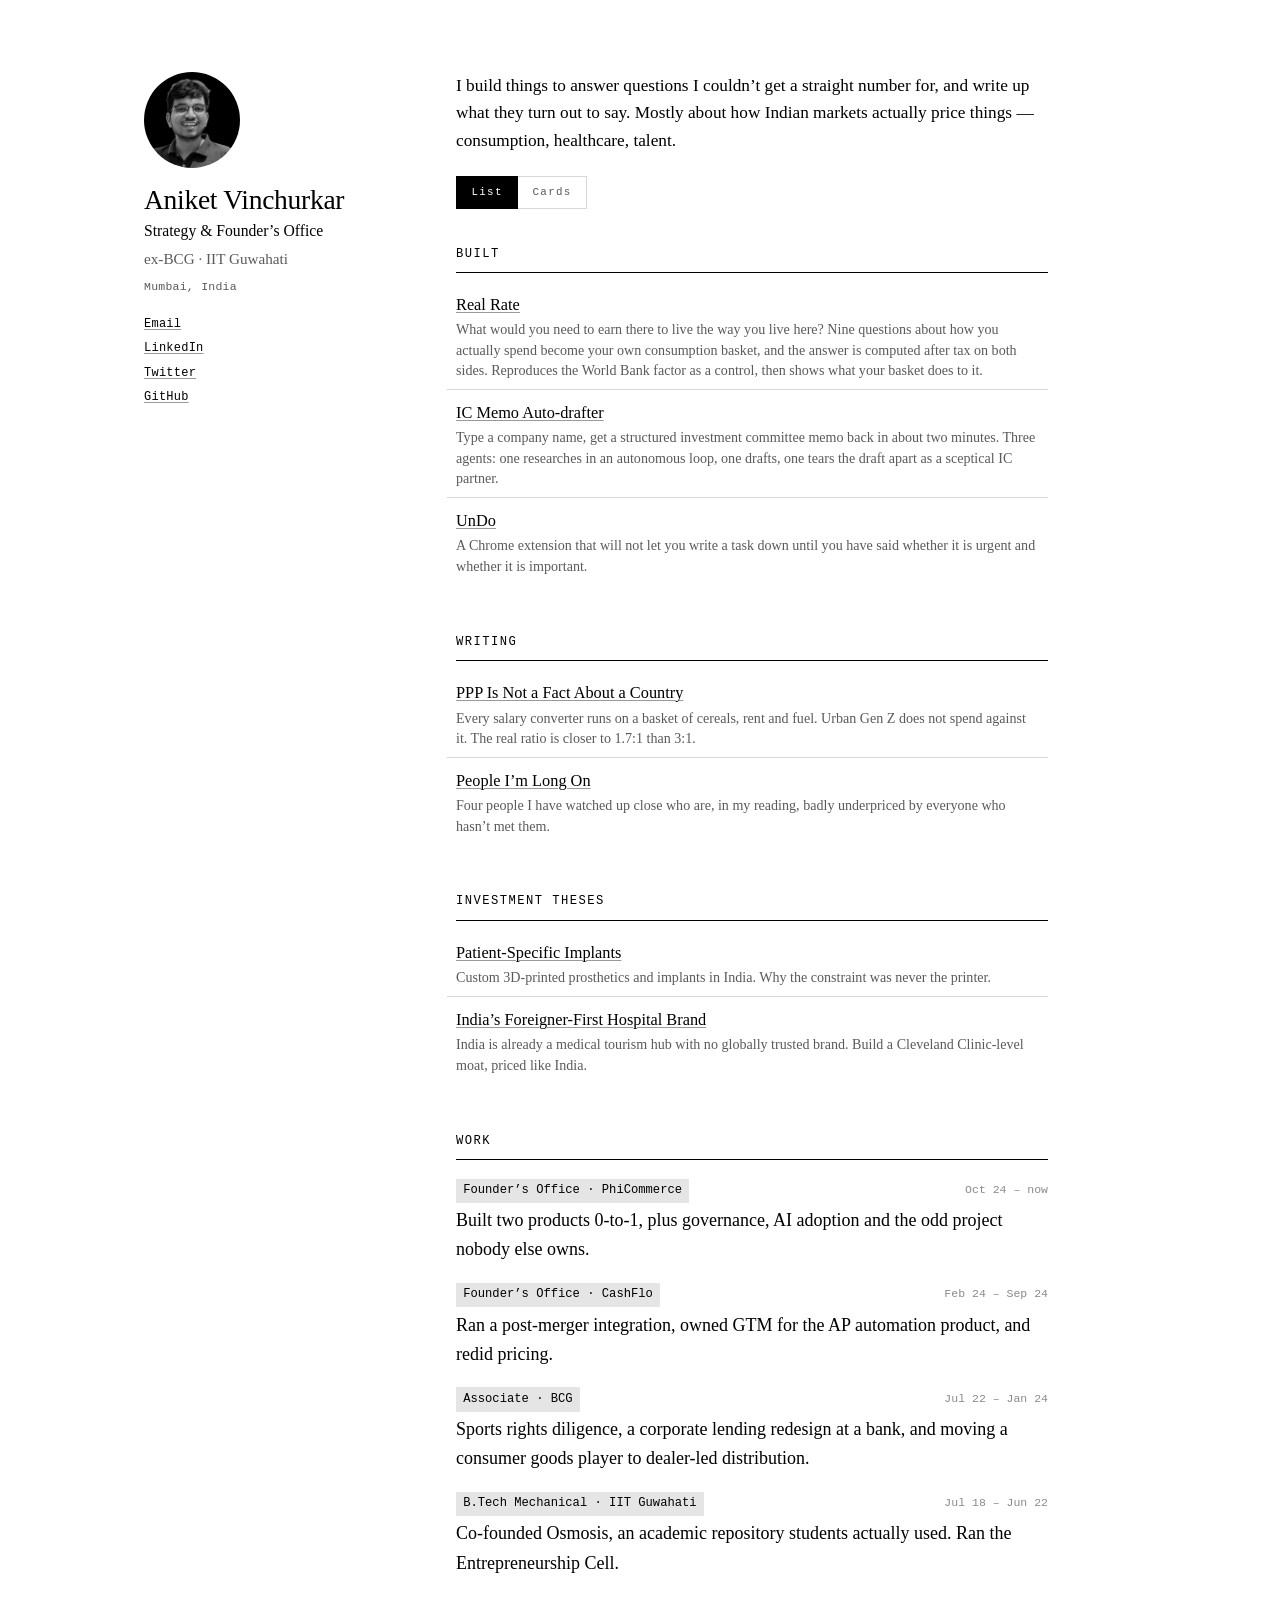
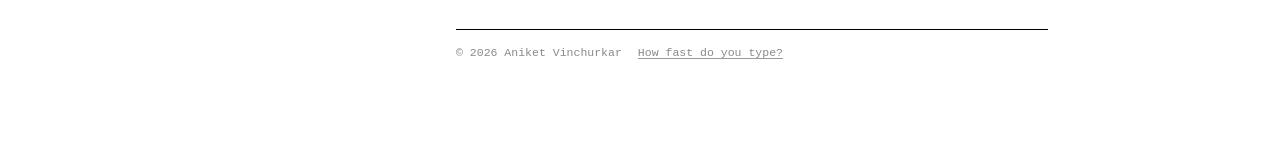
==== commit a77621d3: "Add a typing test, with passages drawn from the writing on the site Because why not -- but the passa" ====
--- a/index.html
+++ b/index.html
@@ -6,7 +6,7 @@
 <title>Aniket Vinchurkar</title>
 <meta name="description" content="Aniket Vinchurkar — things I've built, essays on how Indian markets price things, and investment theses.">
 <link rel="icon" href="favicon.svg" type="image/svg+xml">
-<link rel="stylesheet" href="style.css?v=5">
+<link rel="stylesheet" href="style.css?v=6">
 
 <link rel="canonical" href="https://aniketvinchurkar.com/">
 <meta property="og:type" content="website">
@@ -174,6 +174,7 @@
 
     <footer>
       <span>&copy; 2026 Aniket Vinchurkar</span>
+      <span><a href="typing.html">How fast do you type?</a></span>
     </footer>
 
   </main>
--- a/style.css
+++ b/style.css
@@ -593,3 +593,108 @@
   .pagenav { flex-direction: column; gap: 1.1rem; }
   .pagenav .next { text-align: left; }
 }
+
+/* ---------- typing test ---------- */
+
+.tt-stats {
+  display: flex;
+  flex-wrap: wrap;
+  gap: 0 2.2rem;
+  padding-bottom: 0.9rem;
+  margin-bottom: 1.6rem;
+  border-bottom: 1px solid var(--rule);
+}
+.tt-stat { display: flex; flex-direction: column; gap: 0.15rem; }
+.tt-k {
+  font-family: var(--mono);
+  font-size: 0.64rem;
+  letter-spacing: 0.13em;
+  text-transform: uppercase;
+  color: var(--faint);
+}
+.tt-v {
+  font-family: var(--mono);
+  font-size: 1.25rem;
+  line-height: 1.1;
+  font-variant-numeric: tabular-nums;
+}
+
+.tt-passage {
+  font-size: 1.22rem;
+  line-height: 1.85;
+  margin: 0 0 1.2rem;
+  letter-spacing: 0.005em;
+  cursor: text;
+}
+.tt-passage .w  { display: inline-block; white-space: nowrap; }
+.tt-passage .sp { white-space: pre-wrap; }
+.tt-passage .pend { color: var(--faint); }
+.tt-passage .ok   { color: var(--ink); }
+.tt-passage .bad  { background: var(--ink); color: var(--bg); }
+.tt-passage .cur  {
+  color: var(--faint);
+  box-shadow: inset 2px 0 0 var(--ink);
+}
+#typing.is-live .tt-passage .cur { animation: tt-caret 1.05s steps(1) infinite; }
+@keyframes tt-caret {
+  0%, 49%   { box-shadow: inset 2px 0 0 var(--ink); }
+  50%, 100% { box-shadow: inset 2px 0 0 transparent; }
+}
+
+/* the real input is offscreen; the passage is the interface */
+.tt-input {
+  position: absolute;
+  opacity: 0;
+  width: 1px;
+  height: 1px;
+  padding: 0;
+  border: 0;
+  left: -9999px;
+}
+
+.tt-note {
+  font-family: var(--mono);
+  font-size: 0.68rem;
+  letter-spacing: 0.02em;
+  color: var(--faint);
+  min-height: 1.1rem;
+  margin: 0 0 1.2rem;
+}
+
+#typing { margin-bottom: 2.4rem; }
+
+.tt-controls {
+  display: flex;
+  flex-wrap: wrap;
+  align-items: center;
+  gap: 0.6rem 0.9rem;
+}
+.tt-btn {
+  appearance: none;
+  font-family: var(--mono);
+  font-size: 0.68rem;
+  letter-spacing: 0.11em;
+  text-transform: uppercase;
+  background: transparent;
+  color: var(--ink);
+  border: 1px solid var(--hairline);
+  padding: 0.42rem 0.9rem;
+  cursor: pointer;
+}
+.tt-btn:hover { border-color: var(--ink); }
+.tt-btn:focus-visible { outline: 2px solid var(--ink); outline-offset: 2px; }
+.tt-source {
+  font-family: var(--mono);
+  font-size: 0.68rem;
+  color: var(--faint);
+  margin-left: auto;
+}
+
+.tt-passage .pend { color: var(--faint); }
+
+@media (max-width: 34rem) {
+  .tt-stats { gap: 0 1.4rem; }
+  .tt-v { font-size: 1.1rem; }
+  .tt-passage { font-size: 1.1rem; line-height: 1.8; }
+  .tt-source { margin-left: 0; width: 100%; }
+}
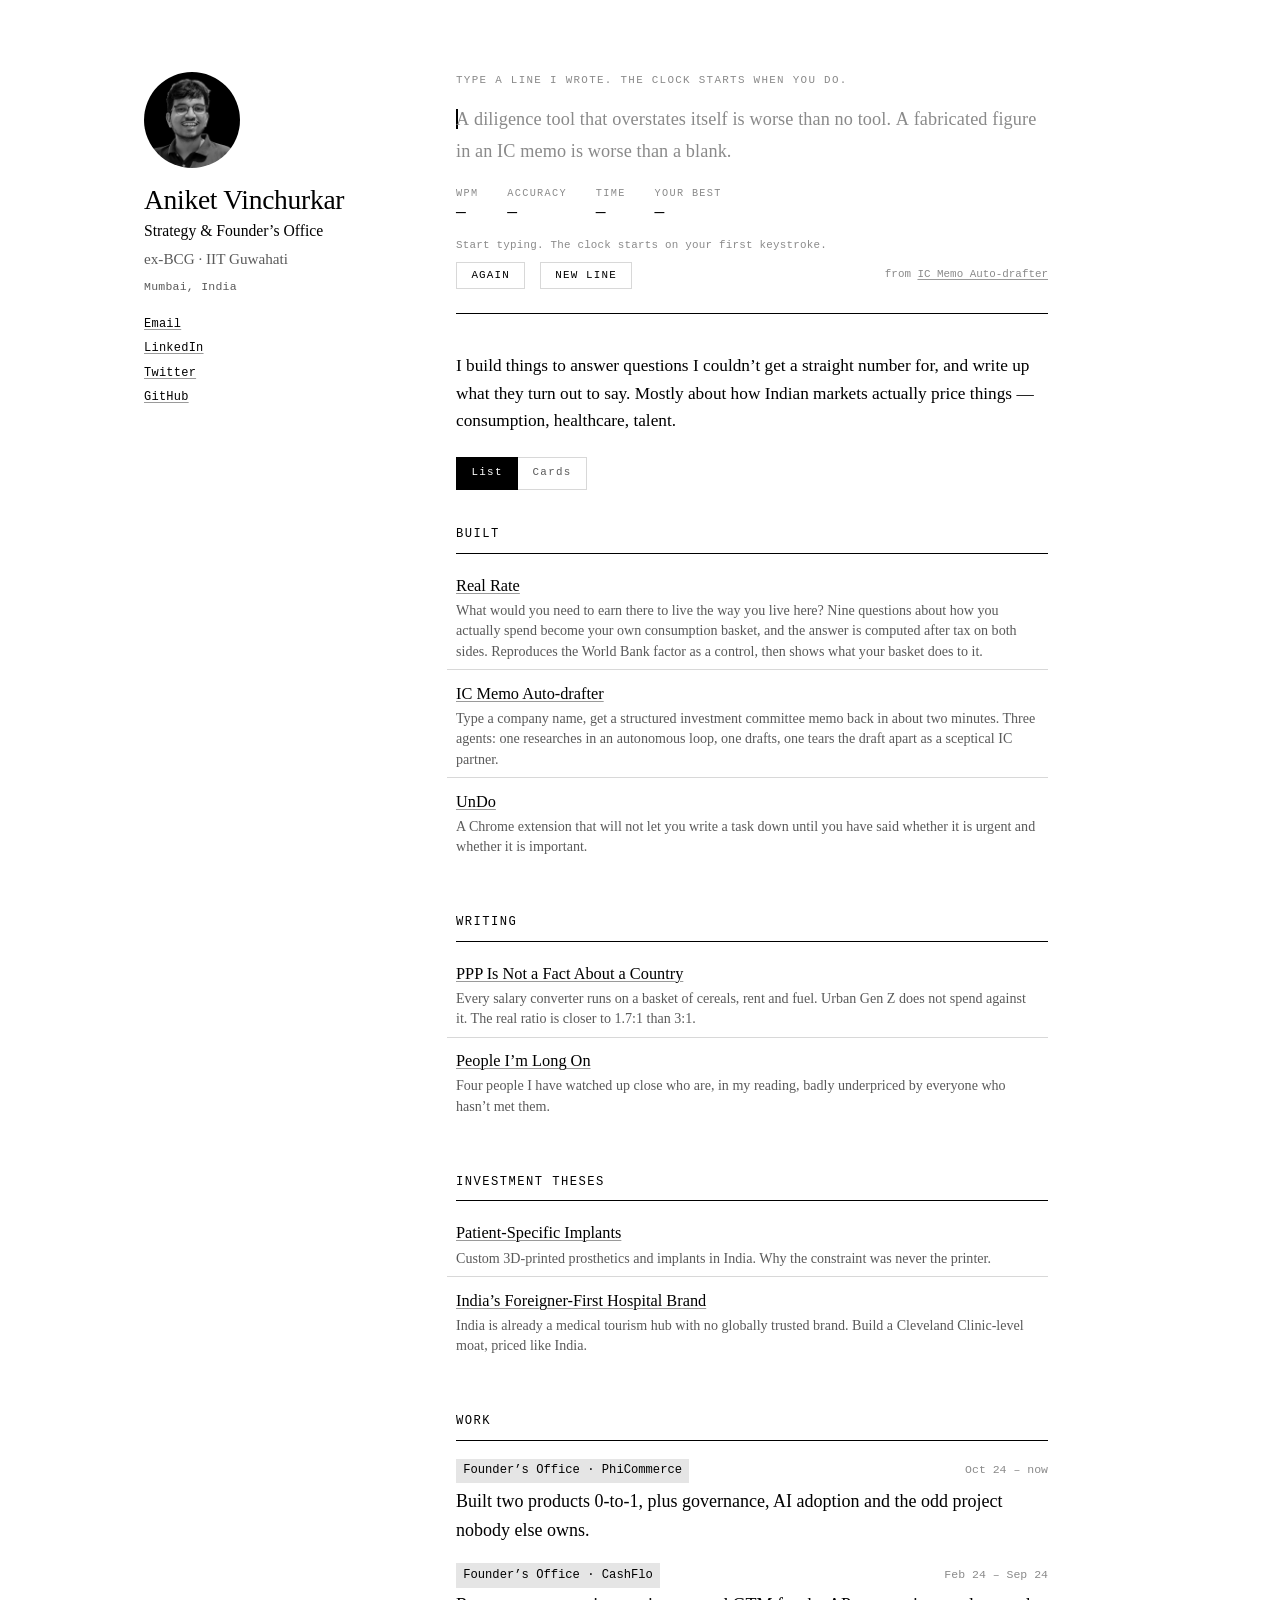
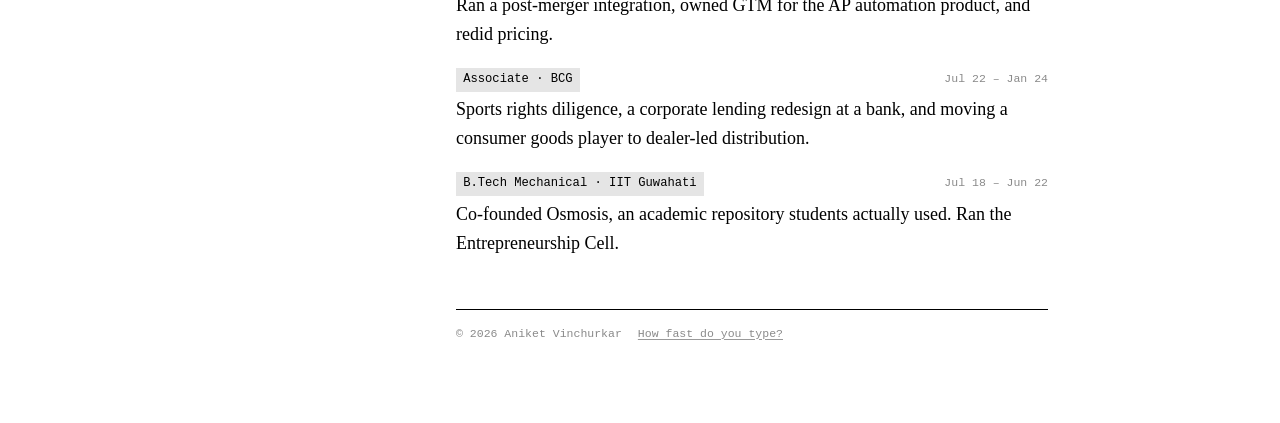
==== commit 496b98a7: "Put the typing test first on the home page Engagement before credentials: the first thing in the mai" ====
--- a/index.html
+++ b/index.html
@@ -6,7 +6,7 @@
 <title>Aniket Vinchurkar</title>
 <meta name="description" content="Aniket Vinchurkar — things I've built, essays on how Indian markets price things, and investment theses.">
 <link rel="icon" href="favicon.svg" type="image/svg+xml">
-<link rel="stylesheet" href="style.css?v=6">
+<link rel="stylesheet" href="style.css?v=7">
 
 <link rel="canonical" href="https://aniketvinchurkar.com/">
 <meta property="og:type" content="website">
@@ -72,6 +72,29 @@
 
   <main class="home-main">
 
+    <section id="typing" class="tt-home" hidden>
+      <p class="tt-lead">Type a line I wrote. The clock starts when you do.</p>
+
+      <p class="tt-passage"></p>
+      <input class="tt-input" type="text" autocomplete="off" autocorrect="off"
+             autocapitalize="off" spellcheck="false" aria-label="Type the passage above">
+
+      <div class="tt-stats">
+        <div class="tt-stat"><span class="tt-k">wpm</span><span class="tt-v" data-stat="wpm">&mdash;</span></div>
+        <div class="tt-stat"><span class="tt-k">accuracy</span><span class="tt-v" data-stat="acc">&mdash;</span></div>
+        <div class="tt-stat"><span class="tt-k">time</span><span class="tt-v" data-stat="time">&mdash;</span></div>
+        <div class="tt-stat"><span class="tt-k">your best</span><span class="tt-v" data-stat="best">&mdash;</span></div>
+      </div>
+
+      <p class="tt-note"></p>
+
+      <div class="tt-controls">
+        <button type="button" class="tt-btn" data-act="again">Again</button>
+        <button type="button" class="tt-btn" data-act="new">New line</button>
+        <span class="tt-source"></span>
+      </div>
+    </section>
+
     <p class="lede">
       I build things to answer questions I couldn&rsquo;t get a straight number for, and
       write up what they turn out to say. Mostly about how Indian markets actually price
@@ -180,6 +203,7 @@
   </main>
 
 </div>
+<script src="typing.js?v=2" defer></script>
 <script src="deck.js?v=1" defer></script>
 </body>
 </html>
--- a/style.css
+++ b/style.css
@@ -698,3 +698,41 @@
   .tt-passage { font-size: 1.1rem; line-height: 1.8; }
   .tt-source { margin-left: 0; width: 100%; }
 }
+
+/* ---------- typing module on the home page ---------- */
+
+.tt-home {
+  margin-bottom: 2.3rem;
+  padding-bottom: 1.5rem;
+  border-bottom: 1px solid var(--rule);
+}
+
+.tt-lead {
+  font-family: var(--mono);
+  font-size: 0.68rem;
+  letter-spacing: 0.12em;
+  text-transform: uppercase;
+  color: var(--faint);
+  margin: 0 0 0.9rem;
+}
+
+.tt-home .tt-passage {
+  font-size: 1.14rem;
+  line-height: 1.75;
+  margin-bottom: 1.1rem;
+}
+
+/* on the home page the line is the hook and the numbers are the footnote */
+.tt-home .tt-stats {
+  border-bottom: none;
+  padding-bottom: 0;
+  margin-bottom: 0.9rem;
+  gap: 0 1.8rem;
+}
+.tt-home .tt-v { font-size: 1.02rem; }
+.tt-home .tt-note { min-height: 1.1rem; margin-bottom: 0.45rem; }
+
+@media (max-width: 34rem) {
+  .tt-home .tt-passage { font-size: 1.05rem; }
+  .tt-home .tt-stats { gap: 0 1.2rem; }
+}
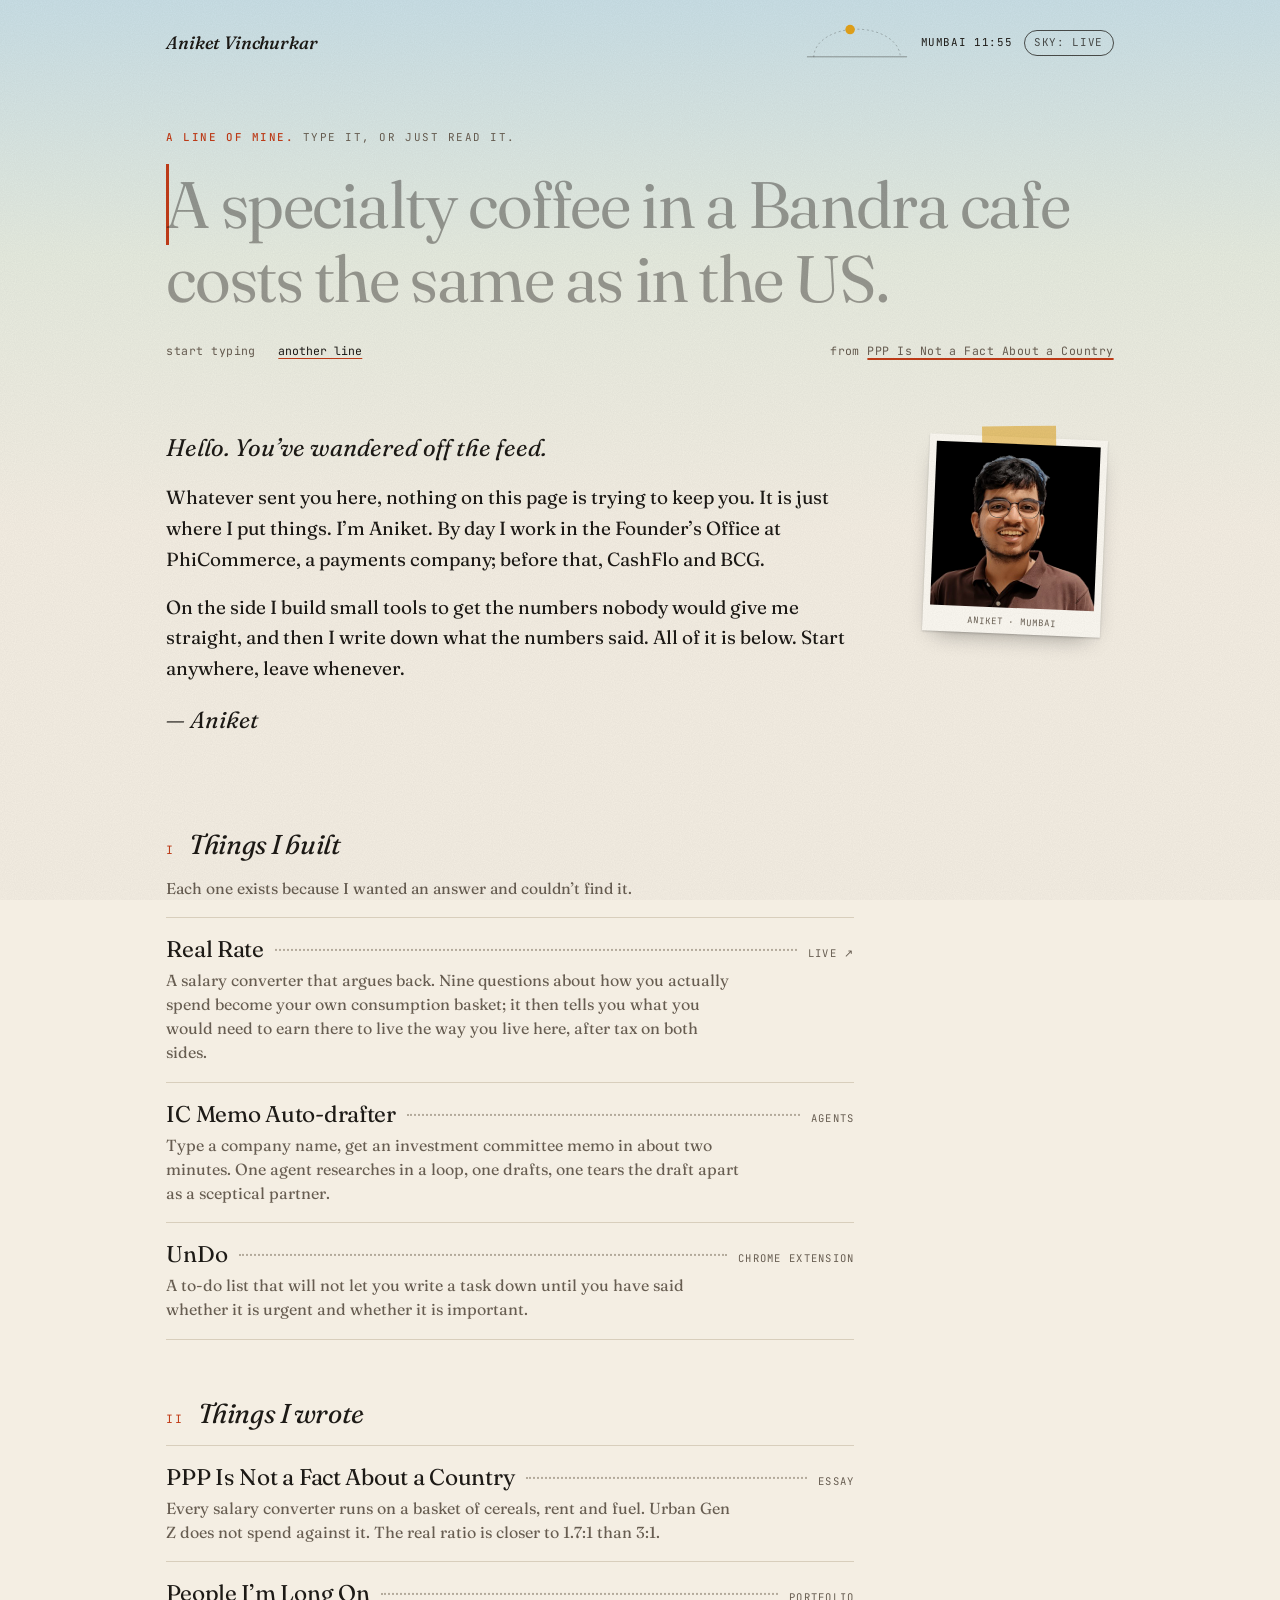
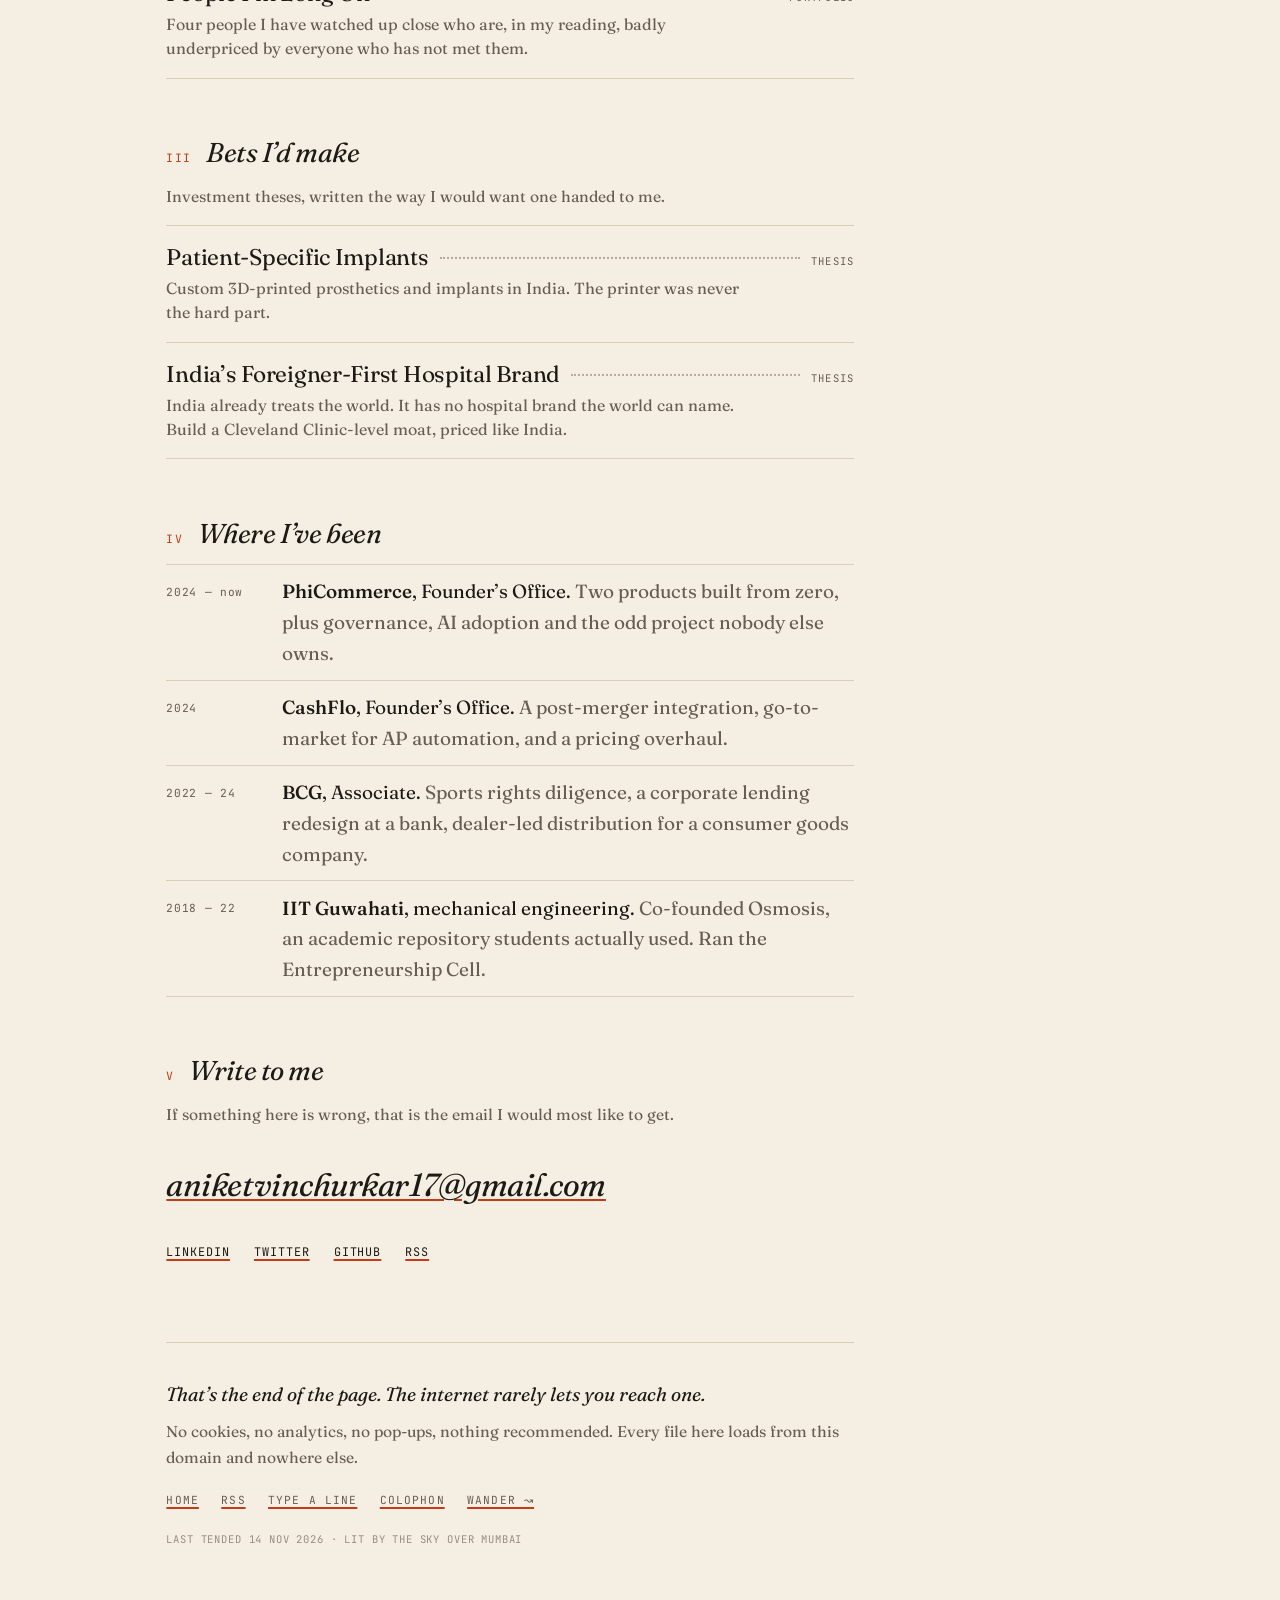
==== commit e800f36e: "Rebuild the site from nothing: a page lit by the sky over Mumbai A full redesign. Every earlier cons" ====
--- a/index.html
+++ b/index.html
@@ -1,26 +1,31 @@
-<!DOCTYPE html>
+<!doctype html>
+<!--
+  Hello. If you are reading this, you opened the hood.
+  There is no framework here and no build step: one stylesheet, three small scripts,
+  two typefaces, all served from this domain. Nothing is watching you read.
+-->
 <html lang="en">
 <head>
 <meta charset="utf-8">
 <meta name="viewport" content="width=device-width, initial-scale=1">
 <title>Aniket Vinchurkar</title>
-<meta name="description" content="Aniket Vinchurkar — things I've built, essays on how Indian markets price things, and investment theses.">
-<link rel="icon" href="favicon.svg" type="image/svg+xml">
-<link rel="stylesheet" href="style.css?v=7">
-
+<meta name="description" content="Things I&#x27;ve built, essays on how Indian markets actually price things, and the bets I&#x27;d make. A quiet corner, off the feed.">
 <link rel="canonical" href="https://aniketvinchurkar.com/">
+<link rel="icon" href="/favicon.svg" type="image/svg+xml">
+<link rel="preload" href="/fonts/fraunces.woff2" as="font" type="font/woff2" crossorigin>
+<link rel="stylesheet" href="/assets/site.css?v=1">
+<script src="/assets/sky.js?v=1"></script>
+<link rel="alternate" type="application/rss+xml" title="Aniket Vinchurkar" href="https://aniketvinchurkar.com/feed.xml">
 <meta property="og:type" content="website">
 <meta property="og:site_name" content="Aniket Vinchurkar">
 <meta property="og:url" content="https://aniketvinchurkar.com/">
-<meta property="og:title" content="Aniket Vinchurkar — Strategy &amp; Founder’s Office">
-<meta property="og:description" content="Aniket Vinchurkar — things I&#x27;ve built, essays on how Indian markets price things, and investment theses.">
+<meta property="og:title" content="Aniket Vinchurkar">
+<meta property="og:description" content="Things I&#x27;ve built, essays on how Indian markets actually price things, and the bets I&#x27;d make. A quiet corner, off the feed.">
 <meta property="og:image" content="https://aniketvinchurkar.com/og/home.png">
 <meta property="og:image:width" content="1200">
 <meta property="og:image:height" content="630">
 <meta name="twitter:card" content="summary_large_image">
 <meta name="twitter:creator" content="@AniVinchurkar">
-<meta name="twitter:title" content="Aniket Vinchurkar — Strategy &amp; Founder’s Office">
-<meta name="twitter:description" content="Aniket Vinchurkar — things I&#x27;ve built, essays on how Indian markets price things, and investment theses.">
 <meta name="twitter:image" content="https://aniketvinchurkar.com/og/home.png">
 <script type="application/ld+json">
 {
@@ -31,11 +36,6 @@
  "image": "https://aniketvinchurkar.com/portrait.jpg",
  "jobTitle": "Founder's Office",
  "email": "mailto:aniketvinchurkar17@gmail.com",
- "address": {
-  "@type": "PostalAddress",
-  "addressLocality": "Mumbai",
-  "addressCountry": "IN"
- },
  "alumniOf": {
   "@type": "CollegeOrUniversity",
   "name": "Indian Institute of Technology Guwahati"
@@ -51,159 +51,138 @@
  ]
 }
 </script>
-<link rel="alternate" type="application/rss+xml" title="Aniket Vinchurkar" href="https://aniketvinchurkar.com/feed.xml">
 </head>
 <body>
-<div class="wrap home">
+<header class="top">
+  <a class="mark" href="/">Aniket Vinchurkar</a>
+  <div class="sky">
+    <svg class="arc" viewBox="0 0 120 44" aria-hidden="true">
+      <path class="path" d="M10 38 A50 32 0 0 1 110 38"/>
+      <path class="horizon" d="M2 38 H118"/>
+      <circle class="orb" r="5.5" cx="60" cy="6"/>
+      <circle class="bite" r="5" cx="63" cy="4"/>
+    </svg>
+    <span class="clock"><span class="city">Mumbai </span><time id="clock"></time></span>
+    <button class="skybtn" type="button">sky: live</button>
+  </div>
+</header>
 
-  <header class="masthead">
-    <img class="portrait" src="portrait.jpg" alt="Aniket Vinchurkar">
-    <h1>Aniket Vinchurkar</h1>
-    <p class="subtitle">Strategy &amp; Founder&rsquo;s Office</p>
-    <p class="creds">ex-BCG &middot; IIT Guwahati</p>
-    <p class="meta">Mumbai, India</p>
-    <nav class="rail-links">
-      <a href="mailto:aniketvinchurkar17@gmail.com">Email</a>
-      <a href="https://www.linkedin.com/in/ahvinchurkar">LinkedIn</a>
-      <a href="https://twitter.com/AniVinchurkar">Twitter</a>
-      <a href="https://github.com/aniketvinchurkar17">GitHub</a>
-    </nav>
-  </header>
+<main>
+  <h1 class="vh">Aniket Vinchurkar</h1>
+  <div class="wrap">
+  <section class="typer" data-typer data-autofocus>
+    <span class="label"><b>A line of mine.</b> Type it, or just read it.</span>
+    <p class="line"><span class="no-js-line">PPP is not a fact about a country. It is a fact about a basket.</span></p>
+    <input class="typer-input" type="text" autocomplete="off" autocorrect="off" autocapitalize="off"
+           spellcheck="false" aria-label="Type the line shown above">
+    <div class="typer-foot"><span class="src">from <a href="/essays/gen-z-ppp.html">PPP Is Not a Fact About a Country</a></span></div>
+  </section>
 
-  <main class="home-main">
+  <section class="letter">
+    <figure class="photo">
+      <img src="/portrait.jpg" width="400" height="400" alt="Aniket Vinchurkar">
+      <figcaption>Aniket &middot; Mumbai</figcaption>
+    </figure>
+    <p class="hello">Hello. You&rsquo;ve wandered off the feed.</p>
+    <p>
+      Whatever sent you here, nothing on this page is trying to keep you. It is just where I
+      put things. I&rsquo;m Aniket. By day I work in the Founder&rsquo;s Office at PhiCommerce,
+      a payments company; before that, CashFlo and BCG.
+    </p>
+    <p>
+      On the side I build small tools to get the numbers nobody would give me straight, and
+      then I write down what the numbers said. All of it is below. Start anywhere, leave
+      whenever.
+    </p>
+    <p class="sig">&mdash; Aniket</p>
+  </section>
 
-    <section id="typing" class="tt-home" hidden>
-      <p class="tt-lead">Type a line I wrote. The clock starts when you do.</p>
-
-      <p class="tt-passage"></p>
-      <input class="tt-input" type="text" autocomplete="off" autocorrect="off"
-             autocapitalize="off" spellcheck="false" aria-label="Type the passage above">
-
-      <div class="tt-stats">
-        <div class="tt-stat"><span class="tt-k">wpm</span><span class="tt-v" data-stat="wpm">&mdash;</span></div>
-        <div class="tt-stat"><span class="tt-k">accuracy</span><span class="tt-v" data-stat="acc">&mdash;</span></div>
-        <div class="tt-stat"><span class="tt-k">time</span><span class="tt-v" data-stat="time">&mdash;</span></div>
-        <div class="tt-stat"><span class="tt-k">your best</span><span class="tt-v" data-stat="best">&mdash;</span></div>
-      </div>
-
-      <p class="tt-note"></p>
-
-      <div class="tt-controls">
-        <button type="button" class="tt-btn" data-act="again">Again</button>
-        <button type="button" class="tt-btn" data-act="new">New line</button>
-        <span class="tt-source"></span>
-      </div>
-    </section>
-
-    <p class="lede">
-      I build things to answer questions I couldn&rsquo;t get a straight number for, and
-      write up what they turn out to say. Mostly about how Indian markets actually price
-      things &mdash; consumption, healthcare, talent.
-    </p>
-
-    <h2>Built</h2>
-    <ul class="list">
+  <section class="shelf" id="built">
+    <h2><span class="num">I</span>Things I built</h2>
+    <p class="aside">Each one exists because I wanted an answer and couldn&rsquo;t find it.</p>
+    <ol class="toc">
       <li>
-        <span class="t">
-          <a href="https://anik-eta.vercel.app">Real Rate</a>
-          <span class="note">What would you need to earn there to live the way you live here?
-          Nine questions about how you actually spend become your own consumption basket, and
-          the answer is computed after tax on both sides. Reproduces the World Bank factor as
-          a control, then shows what your basket does to it.</span>
-        </span>
+        <a href="https://anik-eta.vercel.app"><span class="t">Real Rate</span><span class="dots"></span><span class="k">live &#8599;</span></a>
+        <p>A salary converter that argues back. Nine questions about how you actually spend become your own consumption basket; it then tells you what you would need to earn there to live the way you live here, after tax on both sides.</p>
       </li>
       <li>
-        <span class="t">
-          <a href="building/ic-memo-agent.html">IC Memo Auto-drafter</a>
-          <span class="note">Type a company name, get a structured investment committee memo
-          back in about two minutes. Three agents: one researches in an autonomous loop, one
-          drafts, one tears the draft apart as a sceptical IC partner.</span>
-        </span>
+        <a href="/building/ic-memo-agent.html"><span class="t">IC Memo Auto-drafter</span><span class="dots"></span><span class="k">agents</span></a>
+        <p>Type a company name, get an investment committee memo in about two minutes. One agent researches in a loop, one drafts, one tears the draft apart as a sceptical partner.</p>
       </li>
       <li>
-        <span class="t">
-          <a href="building/undo.html">UnDo</a>
-          <span class="note">A Chrome extension that will not let you write a task down until
-          you have said whether it is urgent and whether it is important.</span>
-        </span>
+        <a href="/building/undo.html"><span class="t">UnDo</span><span class="dots"></span><span class="k">chrome extension</span></a>
+        <p>A to-do list that will not let you write a task down until you have said whether it is urgent and whether it is important.</p>
       </li>
-    </ul>
+    </ol>
+  </section>
 
-    <h2>Writing</h2>
-    <ul class="list">
+  <section class="shelf" id="written">
+    <h2><span class="num">II</span>Things I wrote</h2>
+    <ol class="toc">
       <li>
-        <span class="t">
-          <a href="essays/gen-z-ppp.html">PPP Is Not a Fact About a Country</a>
-          <span class="note">Every salary converter runs on a basket of cereals, rent and fuel.
-          Urban Gen Z does not spend against it. The real ratio is closer to 1.7:1 than 3:1.</span>
-        </span>
+        <a href="/essays/gen-z-ppp.html"><span class="t">PPP Is Not a Fact About a Country</span><span class="dots"></span><span class="k">essay</span></a>
+        <p>Every salary converter runs on a basket of cereals, rent and fuel. Urban Gen Z does not spend against it. The real ratio is closer to 1.7:1 than 3:1.</p>
       </li>
       <li>
-        <span class="t">
-          <a href="essays/people.html">People I&rsquo;m Long On</a>
-          <span class="note">Four people I have watched up close who are, in my reading,
-          badly underpriced by everyone who hasn&rsquo;t met them.</span>
-        </span>
+        <a href="/essays/people.html"><span class="t">People I&rsquo;m Long On</span><span class="dots"></span><span class="k">portfolio</span></a>
+        <p>Four people I have watched up close who are, in my reading, badly underpriced by everyone who has not met them.</p>
       </li>
-    </ul>
+    </ol>
+  </section>
 
-    <h2>Investment theses</h2>
-    <ul class="list">
+  <section class="shelf" id="bets">
+    <h2><span class="num">III</span>Bets I&rsquo;d make</h2>
+    <p class="aside">Investment theses, written the way I would want one handed to me.</p>
+    <ol class="toc">
       <li>
-        <span class="t">
-          <a href="theses/patient-specific-implants.html">Patient-Specific Implants</a>
-          <span class="note">Custom 3D-printed prosthetics and implants in India. Why the
-          constraint was never the printer.</span>
-        </span>
+        <a href="/theses/patient-specific-implants.html"><span class="t">Patient-Specific Implants</span><span class="dots"></span><span class="k">thesis</span></a>
+        <p>Custom 3D-printed prosthetics and implants in India. The printer was never the hard part.</p>
       </li>
       <li>
-        <span class="t">
-          <a href="theses/medical-tourism.html">India&rsquo;s Foreigner-First Hospital Brand</a>
-          <span class="note">India is already a medical tourism hub with no globally trusted
-          brand. Build a Cleveland Clinic-level moat, priced like India.</span>
-        </span>
+        <a href="/theses/medical-tourism.html"><span class="t">India&rsquo;s Foreigner-First Hospital Brand</span><span class="dots"></span><span class="k">thesis</span></a>
+        <p>India already treats the world. It has no hospital brand the world can name. Build a Cleveland Clinic-level moat, priced like India.</p>
       </li>
+    </ol>
+  </section>
+
+  <section class="shelf" id="path">
+    <h2><span class="num">IV</span>Where I&rsquo;ve been</h2>
+    <ul class="path">
+      <li><span class="y">2024 &mdash; now</span><span><b>PhiCommerce</b>, Founder&rsquo;s Office. <span class="d">Two products built from zero, plus governance, AI adoption and the odd project nobody else owns.</span></span></li>
+      <li><span class="y">2024</span><span><b>CashFlo</b>, Founder&rsquo;s Office. <span class="d">A post-merger integration, go-to-market for AP automation, and a pricing overhaul.</span></span></li>
+      <li><span class="y">2022 &mdash; 24</span><span><b>BCG</b>, Associate. <span class="d">Sports rights diligence, a corporate lending redesign at a bank, dealer-led distribution for a consumer goods company.</span></span></li>
+      <li><span class="y">2018 &mdash; 22</span><span><b>IIT Guwahati</b>, mechanical engineering. <span class="d">Co-founded Osmosis, an academic repository students actually used. Ran the Entrepreneurship Cell.</span></span></li>
     </ul>
+  </section>
 
-    <h2>Work</h2>
+  <section class="shelf reach" id="write">
+    <h2><span class="num">V</span>Write to me</h2>
+    <p class="aside">If something here is wrong, that is the email I would most like to get.</p>
+    <p class="big"><a href="mailto:aniketvinchurkar17@gmail.com">aniketvinchurkar17@gmail.com</a></p>
+    <ul>
+      <li><a href="https://www.linkedin.com/in/ahvinchurkar">LinkedIn</a></li>
+      <li><a href="https://twitter.com/AniVinchurkar">Twitter</a></li>
+      <li><a href="https://github.com/aniketvinchurkar17">GitHub</a></li>
+      <li><a href="/feed.xml">RSS</a></li>
+    </ul>
+  </section>
 
-    <div class="role">
-      <span class="chip">Founder&rsquo;s Office &middot; PhiCommerce</span>
-      <span class="d">Oct 24 &ndash; now</span>
-    </div>
-    <p>Built two products 0-to-1, plus governance, AI adoption and the odd project nobody
-    else owns.</p>
-
-    <div class="role">
-      <span class="chip">Founder&rsquo;s Office &middot; CashFlo</span>
-      <span class="d">Feb 24 &ndash; Sep 24</span>
-    </div>
-    <p>Ran a post-merger integration, owned GTM for the AP automation product, and redid
-    pricing.</p>
-
-    <div class="role">
-      <span class="chip">Associate &middot; BCG</span>
-      <span class="d">Jul 22 &ndash; Jan 24</span>
-    </div>
-    <p>Sports rights diligence, a corporate lending redesign at a bank, and moving a consumer
-    goods player to dealer-led distribution.</p>
-
-    <div class="role">
-      <span class="chip">B.Tech Mechanical &middot; IIT Guwahati</span>
-      <span class="d">Jul 18 &ndash; Jun 22</span>
-    </div>
-    <p>Co-founded Osmosis, an academic repository students actually used. Ran the
-    Entrepreneurship Cell.</p>
-
-    <footer>
-      <span>&copy; 2026 Aniket Vinchurkar</span>
-      <span><a href="typing.html">How fast do you type?</a></span>
-    </footer>
-
-  </main>
-
-</div>
-<script src="typing.js?v=2" defer></script>
-<script src="deck.js?v=1" defer></script>
+  <footer class="foot">
+  <p class="end">That&rsquo;s the end of the page. The internet rarely lets you reach one.</p>
+  <p>No cookies, no analytics, no pop-ups, nothing recommended. Every file here loads from this
+  domain and nowhere else.</p>
+  <nav>
+    <a href="/">Home</a>
+    <a href="/feed.xml">RSS</a>
+    <a href="/typing.html">Type a line</a>
+    <a href="/colophon.html">Colophon</a>
+    <a href="/typing.html" data-wander>Wander &#8605;</a>
+  </nav>
+  <p class="tended">Last tended 14 Nov 2026 &middot; lit by the sky over Mumbai</p>
+</footer>
+  </div>
+</main>
+<script src="/assets/site.js?v=1" defer></script>
+<script src="/assets/type.js?v=1" defer></script>
 </body>
 </html>
--- a/assets/site.css
+++ b/assets/site.css
@@ -0,0 +1,316 @@
+/* aniketvinchurkar.com
+   One stylesheet, no framework. The palette has four states and the page is
+   in whichever one the sky over Mumbai is in: see assets/sky.js. */
+
+@font-face { font-family: "Fraunces"; src: url("/fonts/fraunces.woff2") format("woff2");
+  font-weight: 100 900; font-style: normal; font-display: swap; }
+@font-face { font-family: "Fraunces"; src: url("/fonts/fraunces-italic.woff2") format("woff2");
+  font-weight: 100 900; font-style: italic; font-display: swap; }
+@font-face { font-family: "JetBrains Mono"; src: url("/fonts/mono.woff2") format("woff2");
+  font-weight: 100 800; font-style: normal; font-display: swap; }
+
+:root {
+  --paper: #f4eee3; --ink: #1d1a16; --soft: #675d51; --faint: #988e7e; --rule: #d8cebc;
+  --accent: #c13c18; --gold: #dfa019; --wash: rgba(223,160,25,.16);
+  --sky1: #c9dfe6; --sky2: #e6ebdf; --orb: #e3a21a; --ghost: rgba(29,26,22,.4);
+  --serif: "Fraunces", "Iowan Old Style", "Palatino Linotype", Palatino, Georgia, serif;
+  --mono: "JetBrains Mono", ui-monospace, SFMono-Regular, Menlo, Consolas, monospace;
+  color-scheme: light;
+}
+:root[data-phase="dawn"] {
+  --paper: #f7ece2; --rule: #e2cfc0; --accent: #bf4527; --gold: #e58a3c; --wash: rgba(229,138,60,.17);
+  --sky1: #dcc0d6; --sky2: #f6d3b6; --orb: #f08a3e;
+}
+:root[data-phase="dusk"] {
+  --paper: #f3e4d2; --ink: #1f1813; --soft: #6a5847; --faint: #9a8672; --rule: #dcc6ae;
+  --accent: #b23314; --gold: #d9661f; --wash: rgba(217,102,31,.17);
+  --sky1: #e88a55; --sky2: #f2c19b; --orb: #c9361a; --ghost: rgba(31,24,19,.42);
+}
+:root[data-phase="night"] {
+  --paper: #12111b; --ink: #ebe3d4; --soft: #a79e8c; --faint: #777062; --rule: #2b2938;
+  --accent: #f0b24a; --gold: #f0b24a; --wash: rgba(240,178,74,.13);
+  --sky1: #06050c; --sky2: #171529; --orb: #efe9da; --ghost: rgba(235,227,212,.4);
+  color-scheme: dark;
+}
+/* without JavaScript there is no sky to read, so follow the reader instead */
+@media (prefers-color-scheme: dark) {
+  :root:not([data-phase]) {
+    --paper: #12111b; --ink: #ebe3d4; --soft: #a79e8c; --faint: #777062; --rule: #2b2938;
+    --accent: #f0b24a; --gold: #f0b24a; --wash: rgba(240,178,74,.13);
+    --sky1: #06050c; --sky2: #171529; --orb: #efe9da; --ghost: rgba(235,227,212,.4);
+    color-scheme: dark;
+  }
+}
+
+@view-transition { navigation: auto; }
+
+*, *::before, *::after { box-sizing: border-box; }
+html { -webkit-text-size-adjust: 100%; scroll-behavior: smooth; }
+
+body {
+  margin: 0;
+  color: var(--ink);
+  background: linear-gradient(var(--sky1), var(--sky2) 16rem, var(--paper) 33rem) no-repeat var(--paper);
+  background-size: 100% 33rem;
+  font-family: var(--serif);
+  font-size: 19px;
+  line-height: 1.62;
+  font-optical-sizing: auto;
+  font-kerning: normal;
+  text-rendering: optimizeLegibility;
+  -webkit-font-smoothing: antialiased;
+  transition: color .6s ease, background-color .6s ease;
+}
+
+/* stars, only when it is actually night */
+body::before {
+  content: ""; position: absolute; inset: 0 0 auto 0; height: 26rem; pointer-events: none;
+  opacity: 0; transition: opacity 1.2s ease;
+  background-image:
+    radial-gradient(1.2px 1.2px at 7% 18%, #fff 50%, transparent 51%),
+    radial-gradient(1px 1px at 16% 52%, #fff 50%, transparent 51%),
+    radial-gradient(1.4px 1.4px at 24% 9%, #fff 50%, transparent 51%),
+    radial-gradient(1px 1px at 33% 38%, #fff 50%, transparent 51%),
+    radial-gradient(1.1px 1.1px at 41% 14%, #fff 50%, transparent 51%),
+    radial-gradient(1px 1px at 52% 44%, #fff 50%, transparent 51%),
+    radial-gradient(1.5px 1.5px at 58% 7%, #fff 50%, transparent 51%),
+    radial-gradient(1px 1px at 66% 30%, #fff 50%, transparent 51%),
+    radial-gradient(1.2px 1.2px at 74% 16%, #fff 50%, transparent 51%),
+    radial-gradient(1px 1px at 81% 48%, #fff 50%, transparent 51%),
+    radial-gradient(1.3px 1.3px at 89% 11%, #fff 50%, transparent 51%),
+    radial-gradient(1px 1px at 95% 36%, #fff 50%, transparent 51%);
+  -webkit-mask-image: linear-gradient(#000 40%, transparent);
+          mask-image: linear-gradient(#000 40%, transparent);
+}
+:root[data-phase="night"] body::before { opacity: .55; }
+
+/* paper grain */
+body::after {
+  content: ""; position: fixed; inset: 0; pointer-events: none; z-index: 50; opacity: .055;
+  background-image: url("data:image/svg+xml,%3Csvg xmlns='http://www.w3.org/2000/svg' width='180' height='180'%3E%3Cfilter id='n'%3E%3CfeTurbulence type='fractalNoise' baseFrequency='.9' numOctaves='2' stitchTiles='stitch'/%3E%3CfeColorMatrix values='0 0 0 0 0 0 0 0 0 0 0 0 0 0 0 0 0 0 .9 0'/%3E%3C/filter%3E%3Crect width='180' height='180' filter='url(%23n)'/%3E%3C/svg%3E");
+}
+:root[data-phase="night"] body::after { filter: invert(1); opacity: .04; }
+
+.vh { position: absolute; width: 1px; height: 1px; overflow: hidden; clip: rect(0 0 0 0); white-space: nowrap; }
+
+::selection { background: var(--gold); color: #1d1a16; }
+
+.wrap { max-width: 62rem; margin: 0 auto; padding: 0 1.4rem; position: relative; }
+.wrap > section:not(.typer), .wrap > .foot, .wrap > article, .wrap > .onward { max-width: 43rem; }
+
+/* ---------- top strip: name, and the sky ---------- */
+
+.top {
+  display: flex; align-items: center; justify-content: space-between; gap: 1rem;
+  max-width: 62rem; margin: 0 auto; padding: 1.5rem 1.4rem 0;
+}
+.mark {
+  font-style: italic; font-size: 1.12rem; font-weight: 500; letter-spacing: -.01em;
+  color: var(--ink); text-decoration: none; view-transition-name: mark;
+}
+.mark:hover { color: var(--accent); }
+
+.sky { display: flex; align-items: center; gap: .7rem; font-family: var(--mono); font-size: .68rem;
+  letter-spacing: .06em; text-transform: uppercase; color: var(--ink); }
+.arc { width: 104px; height: 38px; overflow: visible; display: none; }
+.js .arc { display: block; }
+.arc .horizon { stroke: var(--ink); stroke-width: 1; opacity: .45; fill: none; }
+.arc .path { stroke: var(--ink); stroke-width: 1; opacity: .3; fill: none; stroke-dasharray: 1.5 4; stroke-linecap: round; }
+.arc .orb { fill: var(--orb); transition: cx 1s ease, cy 1s ease; }
+.arc .bite { fill: var(--sky2); opacity: 0; transition: cx 1s ease, cy 1s ease; }
+:root[data-moon] .arc .bite { opacity: 1; }
+.clock time { font-variant-numeric: tabular-nums; }
+.skybtn {
+  display: none; appearance: none; font: inherit; letter-spacing: inherit; text-transform: inherit;
+  color: var(--ink); background: transparent; border: 1px solid currentColor; border-radius: 99px;
+  padding: .22rem .6rem; cursor: pointer; opacity: .75;
+}
+.js .skybtn { display: inline-block; }
+.skybtn:hover { opacity: 1; }
+
+/* ---------- links ---------- */
+
+a { color: inherit; text-decoration: underline; text-decoration-color: var(--accent);
+  text-decoration-thickness: 1.5px; text-underline-offset: 3px;
+  background: linear-gradient(var(--wash), var(--wash)) no-repeat 0 100% / 100% 0;
+  transition: background-size .18s ease; }
+a:hover { background-size: 100% 100%; }
+a:focus-visible, button:focus-visible { outline: 2px solid var(--accent); outline-offset: 3px; border-radius: 2px; }
+
+.label { font-family: var(--mono); font-size: .68rem; letter-spacing: .14em; text-transform: uppercase; color: var(--soft); }
+
+/* ---------- the line you can type ---------- */
+
+.typer { padding: 4.2rem 0 1.2rem; cursor: text; }
+.typer .label { display: block; margin-bottom: 1.3rem; }
+.typer .label b { font-weight: 500; color: var(--accent); }
+.line {
+  font-size: clamp(2rem, 5.4vw, 4.1rem); line-height: 1.13; font-weight: 380; letter-spacing: -.022em;
+  margin: 0; min-height: 2.3em;
+}
+.line .w { display: inline-block; white-space: nowrap; }
+.line .sp { white-space: pre-wrap; }
+.line .pend { color: var(--ghost); }
+.line .ok { color: var(--ink); }
+.line .bad { color: var(--accent); text-decoration: underline wavy var(--accent) 2px; text-underline-offset: .12em; }
+.line .sp.bad { background: var(--wash); }
+.line .cur { color: var(--ghost); box-shadow: inset 3px 0 0 var(--accent); }
+.typer.live .line .cur { animation: caret 1.1s steps(1) infinite; }
+@keyframes caret { 50% { box-shadow: inset 3px 0 0 transparent; } }
+.no-js-line { color: var(--ink); }
+.typer-input { position: absolute; left: -9999px; width: 1px; height: 1px; opacity: 0; }
+
+.typer-foot {
+  display: flex; flex-wrap: wrap; align-items: baseline; gap: .5rem 1.4rem; margin-top: 1.5rem; min-height: 1.8rem;
+  font-family: var(--mono); font-size: .72rem; letter-spacing: .04em; color: var(--soft);
+}
+.typer-foot .stat b { font-weight: 500; color: var(--ink); font-variant-numeric: tabular-nums; }
+.typer-foot .src { margin-left: auto; }
+.typer-foot button {
+  appearance: none; font: inherit; color: var(--ink); background: none; border: 0; padding: 0; cursor: pointer;
+  text-decoration: underline; text-decoration-color: var(--accent); text-underline-offset: 3px;
+}
+.typer .verdict { font-family: var(--serif); font-style: italic; font-size: 1.15rem; letter-spacing: 0; color: var(--ink); width: 100%; }
+
+/* ---------- the letter ---------- */
+
+.letter { padding: 2.6rem 0 1rem; }
+.letter p { margin: 0 0 1.05rem; }
+.letter .hello { font-size: 1.5rem; font-style: italic; line-height: 1.3; margin-bottom: 1.2rem; }
+.sig { font-style: italic; font-size: 1.45rem; margin-top: 1.6rem; }
+
+.photo {
+  float: right; width: 148px; margin: .2rem 0 1rem 1.8rem; padding: 7px 7px 26px;
+  background: #fbf8f1; box-shadow: 0 1px 2px rgba(0,0,0,.18), 0 10px 24px -12px rgba(0,0,0,.45);
+  transform: rotate(2.4deg); position: relative;
+}
+.photo img { display: block; width: 100%; height: auto; filter: saturate(.85) contrast(1.03); }
+.photo::before {            /* tape */
+  content: ""; position: absolute; top: -11px; left: 50%; width: 74px; height: 22px;
+  transform: translateX(-50%) rotate(-3deg); background: var(--gold); opacity: .55;
+}
+.photo figcaption { position: absolute; left: 0; right: 0; bottom: 5px; text-align: center;
+  font-family: var(--mono); font-size: .56rem; letter-spacing: .1em; text-transform: uppercase; color: #6a6054; }
+
+@media (min-width: 66rem) {
+  .letter { position: relative; }
+  .photo { float: none; position: absolute; left: calc(100% + 4.5rem); top: 2.9rem; width: 178px; margin: 0; }
+}
+
+/* ---------- contents ---------- */
+
+.shelf { padding-top: 3.2rem; }
+.shelf > h2 {
+  display: flex; align-items: baseline; gap: .9rem; margin: 0 0 .6rem;
+  font-size: 1.7rem; font-weight: 400; font-style: italic; letter-spacing: -.015em;
+}
+.shelf > h2 .num { font-family: var(--mono); font-style: normal; font-size: .72rem; letter-spacing: .12em; color: var(--accent); }
+.shelf > .aside { color: var(--soft); margin: 0 0 1rem; font-size: .98rem; }
+
+.toc { list-style: none; margin: 0; padding: 0; }
+.toc li { padding: 1.05rem 0 1.1rem; border-top: 1px solid var(--rule); }
+.toc li:last-child { border-bottom: 1px solid var(--rule); }
+.toc a { display: flex; align-items: baseline; gap: .7rem; text-decoration: none; background: none; }
+.toc .t { font-size: 1.42rem; line-height: 1.25; letter-spacing: -.012em; transition: color .15s ease; }
+.toc .dots { flex: 1 1 2rem; min-width: 1.5rem; border-bottom: 2px dotted var(--faint); transform: translateY(-.32em); opacity: .7; }
+.toc .k { font-family: var(--mono); font-size: .66rem; letter-spacing: .12em; text-transform: uppercase; color: var(--soft); white-space: nowrap; }
+.toc a:hover .t { color: var(--accent); }
+.toc a:hover .dots { border-color: var(--accent); opacity: 1; }
+.toc p { margin: .3rem 0 0; color: var(--soft); font-size: 1rem; line-height: 1.5; max-width: 36rem; }
+
+/* ---------- where I've been ---------- */
+
+.path { list-style: none; margin: 0; padding: 0; }
+.path li { display: grid; grid-template-columns: 6.2rem 1fr; gap: 1rem; padding: .7rem 0; border-top: 1px solid var(--rule); }
+.path li:last-child { border-bottom: 1px solid var(--rule); }
+.path .y { font-family: var(--mono); font-size: .7rem; letter-spacing: .06em; color: var(--soft); padding-top: .42rem; }
+.path b { font-weight: 550; }
+.path span.d { color: var(--soft); }
+
+/* ---------- write to me ---------- */
+
+.reach .big { font-size: clamp(1.25rem, 3.6vw, 2rem); font-style: italic; letter-spacing: -.015em; word-break: break-word; }
+.reach ul { list-style: none; display: flex; flex-wrap: wrap; gap: .3rem 1.5rem; margin: 1.1rem 0 0; padding: 0;
+  font-family: var(--mono); font-size: .74rem; letter-spacing: .08em; text-transform: uppercase; }
+
+/* ---------- foot ---------- */
+
+.foot { margin-top: 5rem; padding: 2.2rem 0 4rem; border-top: 1px solid var(--rule); color: var(--soft); font-size: .98rem; }
+.foot .end { font-style: italic; font-size: 1.2rem; color: var(--ink); margin: 0 0 .6rem; }
+.foot p { margin: 0 0 .5rem; }
+.foot nav { display: flex; flex-wrap: wrap; gap: .3rem 1.4rem; margin-top: 1.3rem;
+  font-family: var(--mono); font-size: .7rem; letter-spacing: .1em; text-transform: uppercase; }
+.foot .tended { font-family: var(--mono); font-size: .66rem; letter-spacing: .08em; text-transform: uppercase; color: var(--faint); margin-top: 1.4rem; }
+
+/* ---------- a piece of writing ---------- */
+
+.progress { position: fixed; top: 0; left: 0; height: 3px; width: 0; background: var(--accent); z-index: 60; }
+
+.piece { padding-top: 4.6rem; }
+.piece header .label { display: block; margin-bottom: 1.1rem; }
+.piece header .label b { color: var(--accent); font-weight: 500; }
+.piece h1 { font-size: clamp(2.3rem, 6vw, 3.9rem); line-height: 1.07; font-weight: 400; letter-spacing: -.025em; margin: 0 0 1.2rem; }
+.piece .standfirst { font-size: 1.36rem; line-height: 1.42; font-style: italic; color: var(--soft); margin: 0 0 1.5rem; max-width: 36rem; }
+.piece .meta { font-family: var(--mono); font-size: .68rem; letter-spacing: .1em; text-transform: uppercase; color: var(--soft);
+  padding-top: .9rem; border-top: 1px solid var(--rule); display: flex; flex-wrap: wrap; gap: .2rem 1.2rem; }
+
+.body { padding-top: 2.4rem; font-size: 1.06rem; }
+.body p { margin: 0 0 1.2rem; }
+.body.lead > p:first-child::first-letter {
+  float: left; font-size: 4.25em; line-height: .82; font-weight: 500; padding: .08em .1em 0 0; color: var(--accent);
+}
+.body h2 { font-size: 1.62rem; line-height: 1.2; font-weight: 450; font-style: italic; letter-spacing: -.015em; margin: 3rem 0 .9rem; }
+.body h2::before { content: "§"; font-style: normal; font-family: var(--mono); font-size: .8rem; color: var(--accent); margin-right: .7rem; vertical-align: .22em; }
+.body h2.person { font-style: normal; font-size: 2rem; font-weight: 420; margin-top: 3.6rem; padding-top: 1.6rem; border-top: 1px solid var(--rule); }
+.body h2.person::before { content: none; }
+.body .dek { font-family: var(--mono); font-size: .72rem; letter-spacing: .06em; text-transform: uppercase; color: var(--soft); margin: -.3rem 0 1.3rem; line-height: 1.6; }
+.body h3 { font-size: 1.12rem; font-weight: 600; margin: 2rem 0 .5rem; }
+.body ul, .body ol { padding-left: 1.2rem; margin: 0 0 1.25rem; }
+.body li { margin-bottom: .5rem; padding-left: .2rem; }
+.body li::marker { color: var(--accent); }
+.body strong { font-weight: 600; }
+.body blockquote { margin: 2.2rem 0; padding: 0 0 0 1.4rem; border-left: 3px solid var(--accent);
+  font-size: 1.6rem; line-height: 1.3; font-style: italic; letter-spacing: -.01em; }
+.body hr { border: 0; margin: 2.8rem auto; text-align: center; }
+.body hr::after { content: "·  ·  ·"; font-family: var(--mono); color: var(--accent); letter-spacing: .3em; }
+.body .callout { margin: 2rem 0; padding: 1.15rem 1.3rem; background: var(--wash); border-left: 3px solid var(--gold); font-size: 1rem; line-height: 1.55; }
+.body .callout p:last-child { margin-bottom: 0; }
+.body .footnote { font-size: .92rem; color: var(--soft); line-height: 1.55; }
+
+.onward { display: grid; grid-template-columns: 1fr 1fr; gap: 1.5rem; margin-top: 3.6rem; padding-top: 1.3rem; border-top: 1px solid var(--rule); }
+.onward a { text-decoration: none; background: none; display: block; }
+.onward .next { text-align: right; grid-column: 2; }
+.onward .dir { display: block; font-family: var(--mono); font-size: .66rem; letter-spacing: .13em; text-transform: uppercase; color: var(--soft); margin-bottom: .25rem; }
+.onward .ttl { font-size: 1.2rem; font-style: italic; line-height: 1.3; }
+.onward a:hover .ttl { color: var(--accent); }
+
+/* lines list on the typing page */
+.lines { list-style: none; margin: 0; padding: 0; counter-reset: l; }
+.lines li { padding: 1rem 0; border-top: 1px solid var(--rule); font-size: 1.22rem; line-height: 1.35; font-style: italic; }
+.lines li small { display: block; font-style: normal; font-family: var(--mono); font-size: .66rem; letter-spacing: .1em; text-transform: uppercase; color: var(--soft); margin-top: .45rem; }
+
+@media (max-width: 40rem) {
+  body { font-size: 17.5px; }
+  .top { padding-top: 1.1rem; }
+  .mark { white-space: nowrap; font-size: 1.05rem; }
+  .sky { gap: .45rem; font-size: .62rem; }
+  .sky .city { display: none; }
+  .arc { width: 50px; height: 19px; }
+  .skybtn { white-space: nowrap; padding: .2rem .5rem; }
+  .typer { padding-top: 3rem; }
+  .typer-foot .src { margin-left: 0; width: 100%; }
+  .photo { width: 112px; margin: .2rem -.2rem .8rem 1.1rem; }
+  .toc a { flex-wrap: wrap; }
+  .toc .dots { display: none; }
+  .toc .k { width: 100%; order: -1; margin-bottom: .15rem; }
+  .path li { grid-template-columns: 1fr; gap: 0; }
+  .path .y { padding-top: 0; }
+  .onward { grid-template-columns: 1fr; }
+  .onward .next { grid-column: 1; text-align: left; }
+}
+
+@media (prefers-reduced-motion: reduce) {
+  * { animation: none !important; transition: none !important; }
+  html { scroll-behavior: auto; }
+  @view-transition { navigation: none; }
+}
